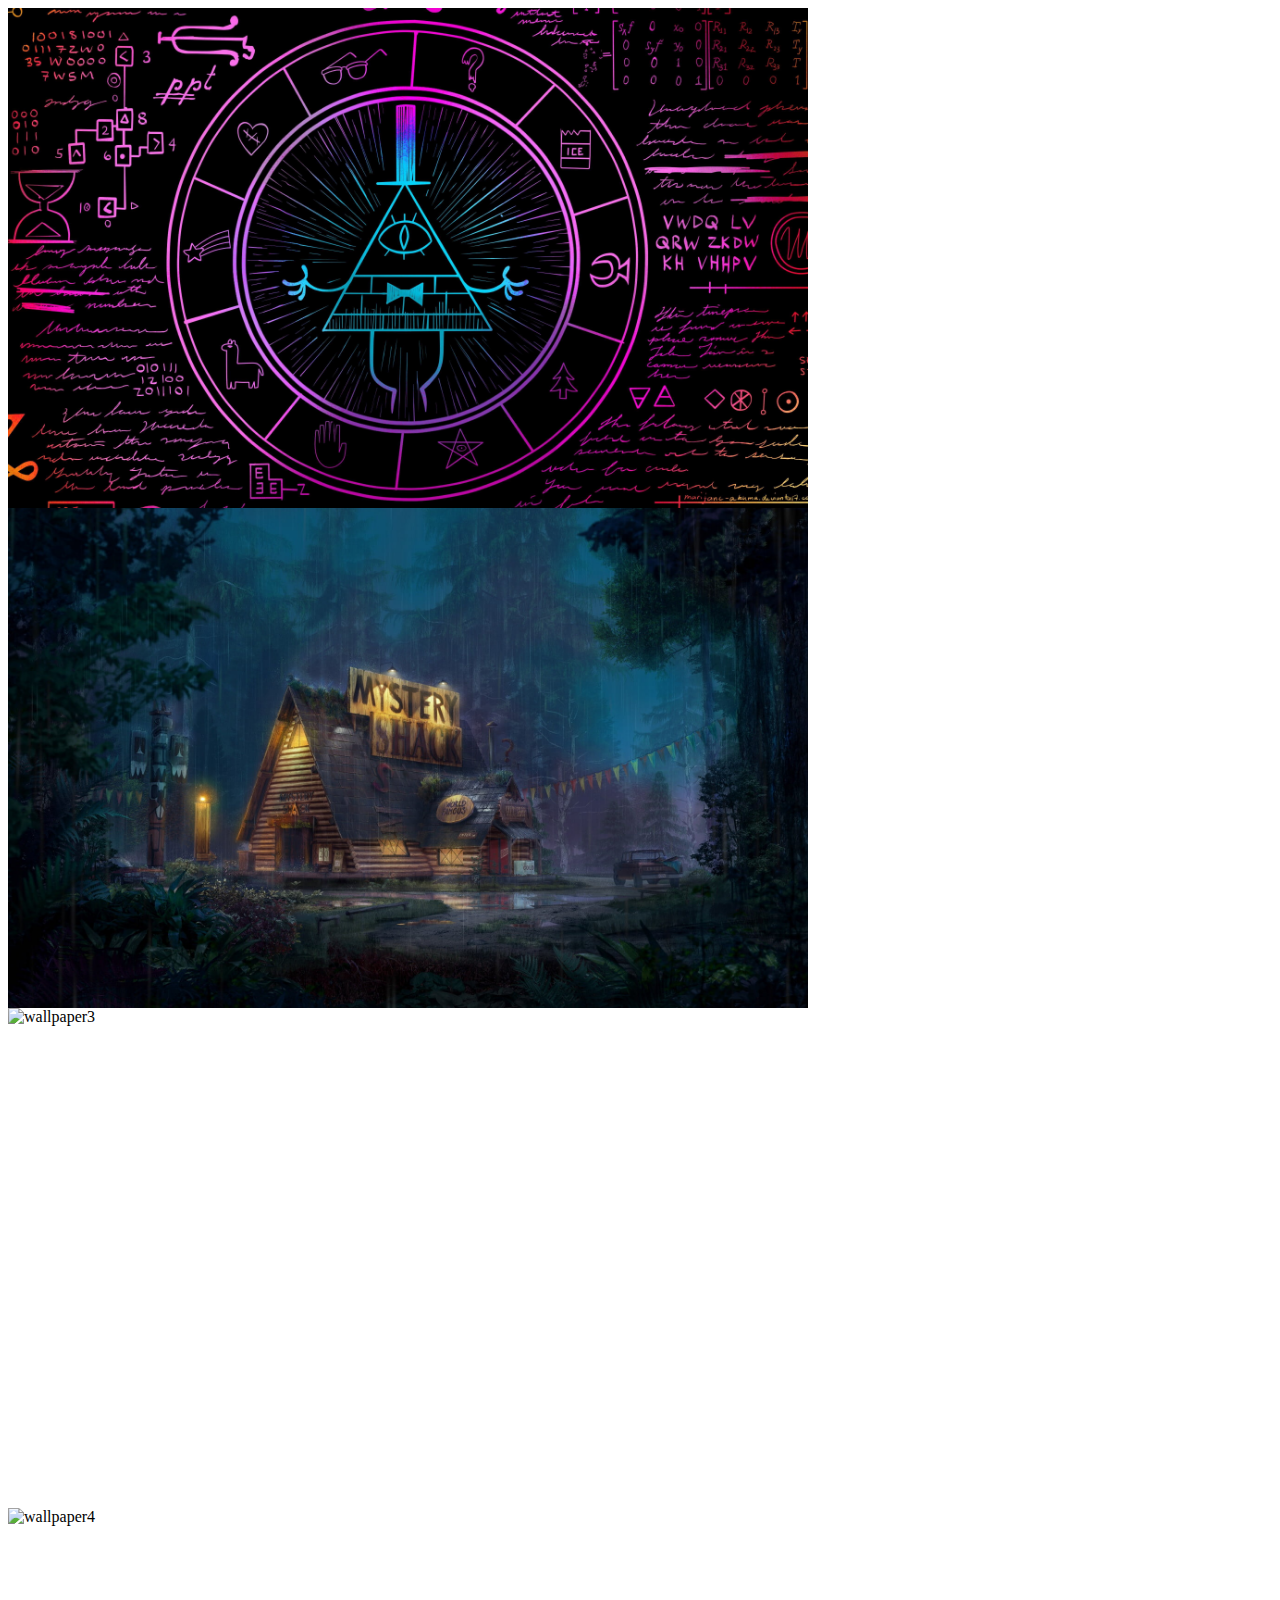
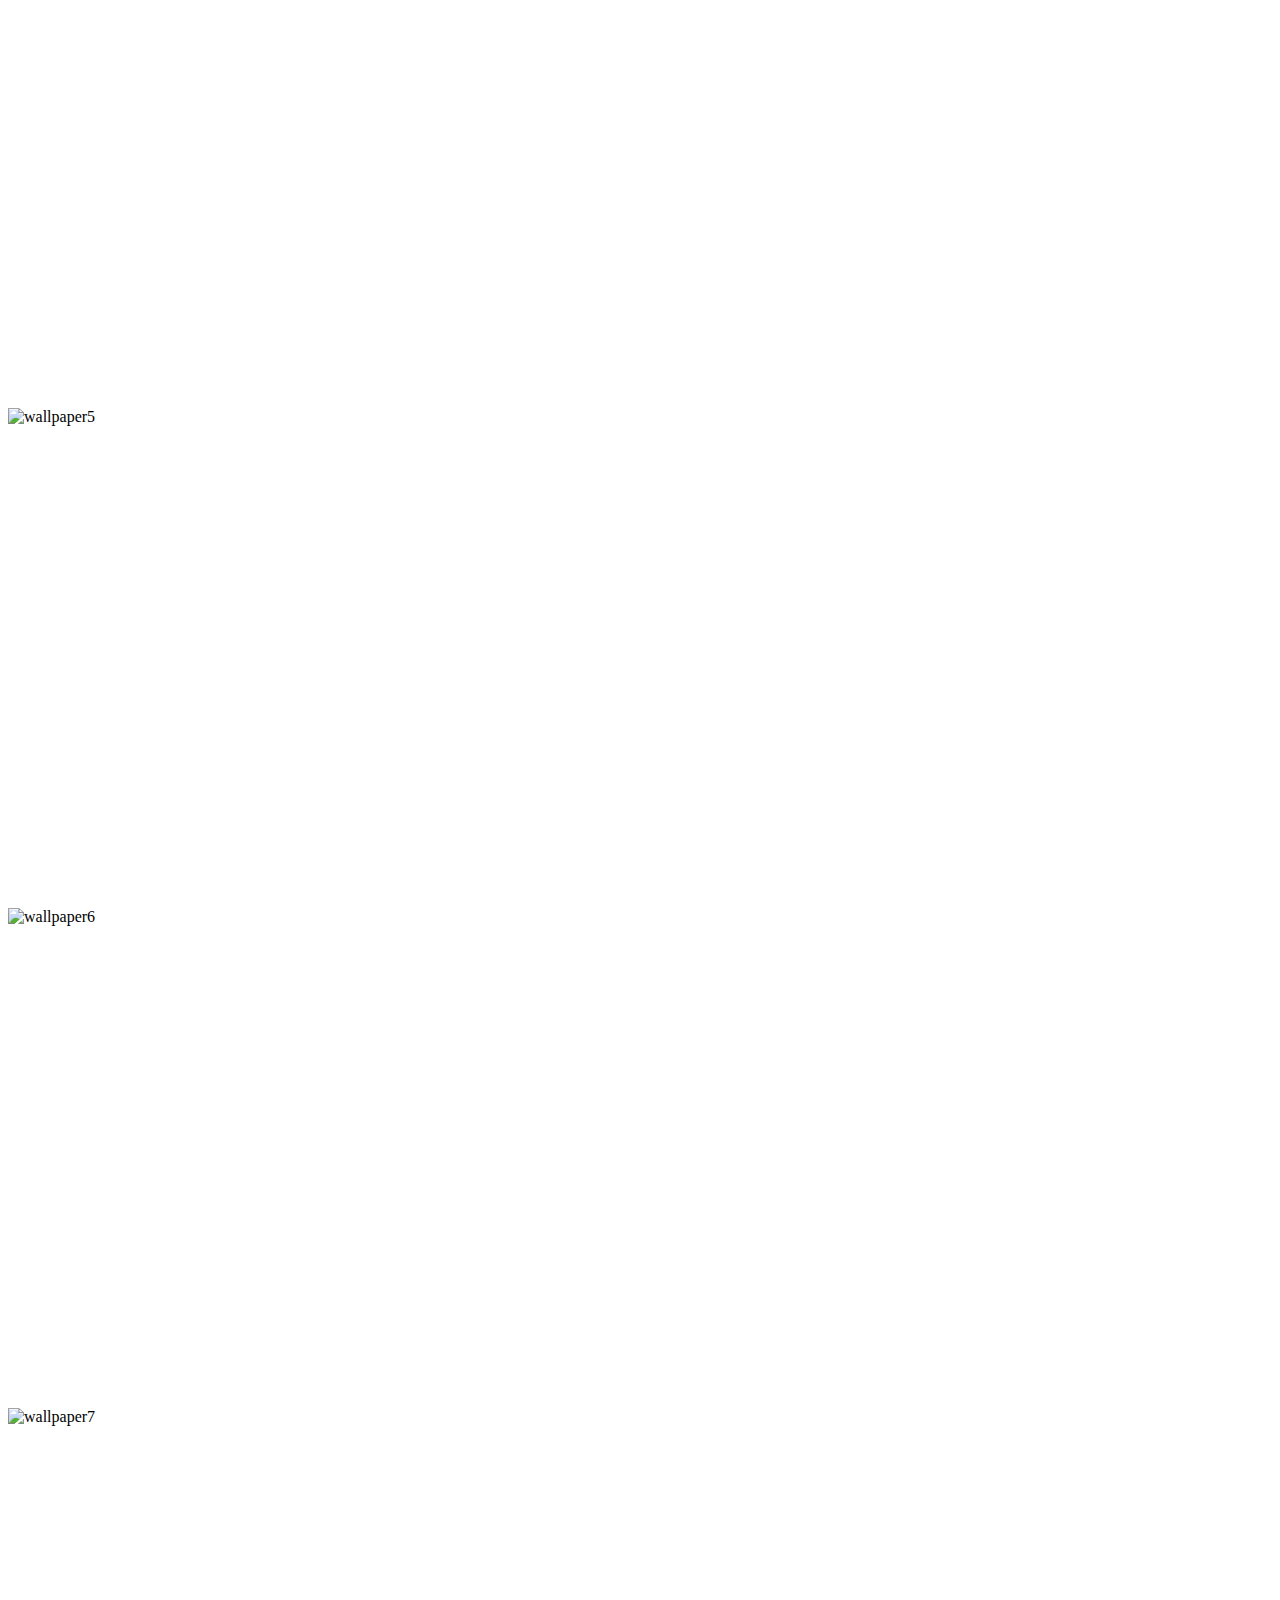
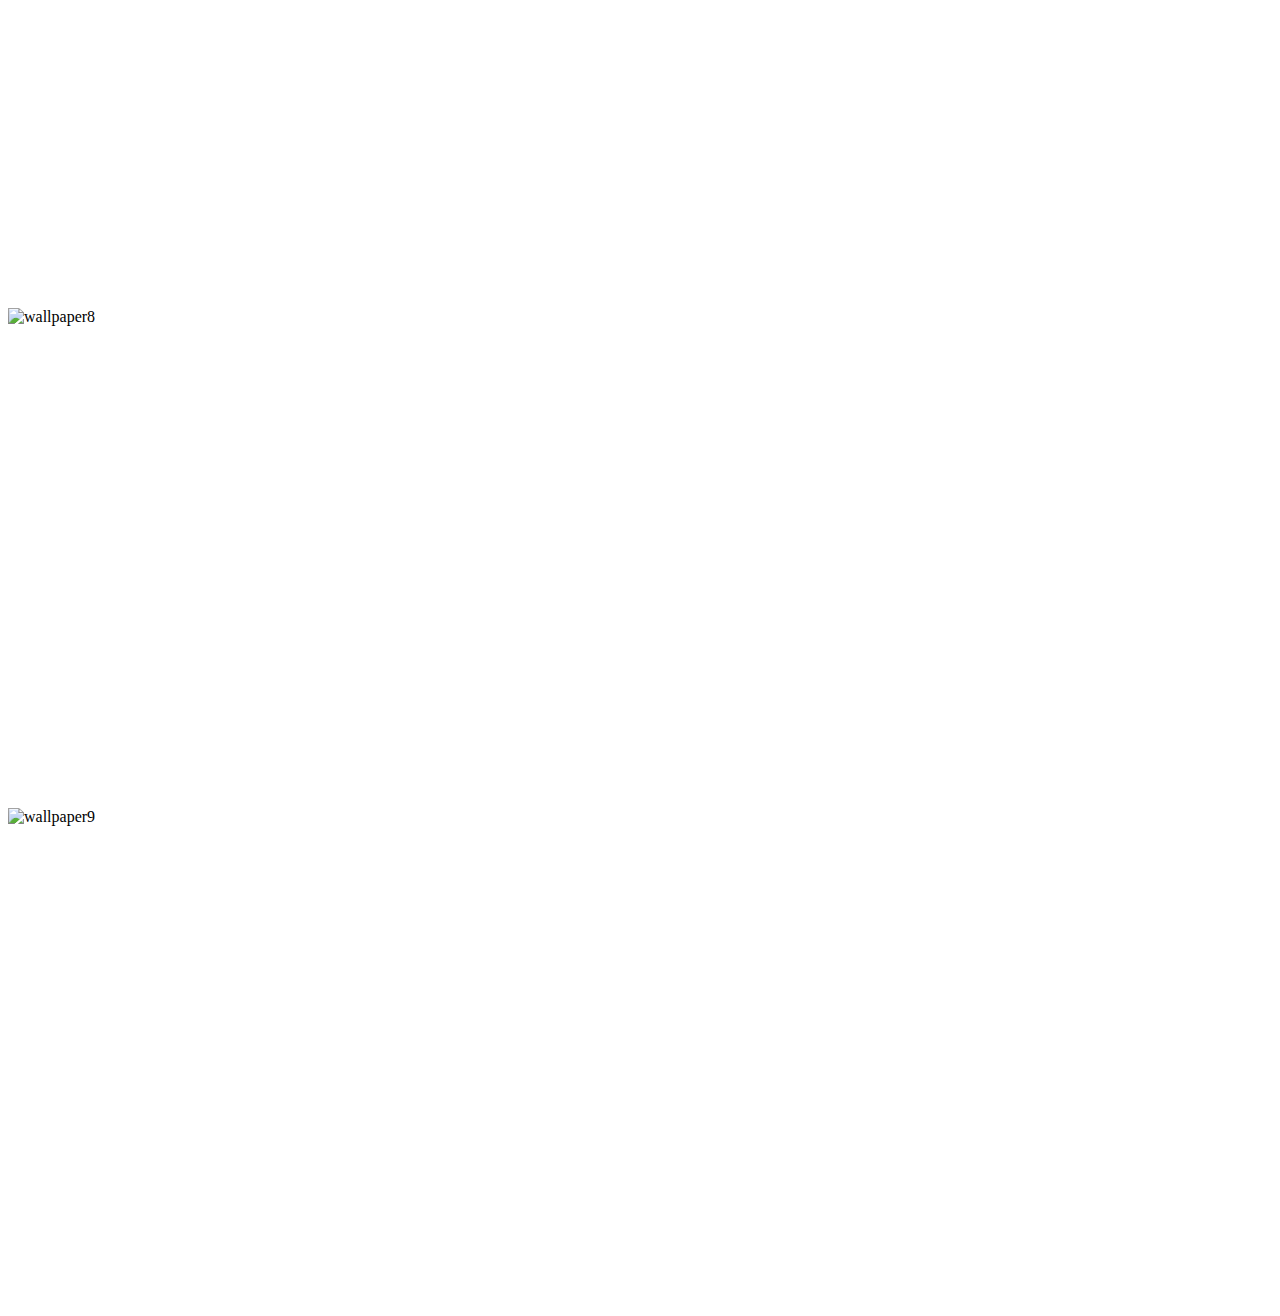
==== index.html @ 1f99402e "增強 SEO" ====
<!DOCTYPE html>
<html lang="en">

<head>
    <meta charset="UTF-8">
    <meta name="viewport" content="width=device-width, initial-scale=1.0">
    <title>Image Performance</title>
    <link rel="icon" type="image/x-icon" href="./images/performance.png">
    <meta name="description" content="新北市112學年度技術型高中Pro自主學習成果">
    <style>
        img {
            display: block;
            width: 800px;
            height: 500px;
            object-fit: cover;
        }

        @keyframes loading {
            from {
                opacity: 0;
            }

            to {
                opacity: 1;
            }
        }

        .loading {
            animation: loading 0.5s linear;
        }
    </style>
</head>

<body>
    <section>
        <div class="picture">
            <img loading="lazy" data-src="./images/1.jpg" class="img lazy" alt="wallpaper1">
        </div>
        <div class="picture">
            <img loading="lazy" data-src="./images/2.jpg" class="img lazy" alt="wallpaper2">
        </div>
        <div class="picture">
            <img loading="lazy" data-src="./images/3.jpg" class="img lazy" alt="wallpaper3">
        </div>
        <div class="picture">
            <img loading="lazy" data-src="./images/4.jpg" class="img lazy" alt="wallpaper4">
        </div>
        <div class="picture">
            <img loading="lazy" data-src="./images/5.jpg" class="img lazy" alt="wallpaper5">
        </div>
        <div class="picture">
            <img loading="lazy" data-src="./images/6.jpg" class="img lazy" alt="wallpaper6">
        </div>
        <div class="picture">
            <img loading="lazy" data-src="./images/7.jpg" class="img lazy" alt="wallpaper7">
        </div>
        <div class="picture">
            <img loading="lazy" data-src="./images/8.jpg" class="img lazy" alt="wallpaper8">
        </div>
        <div class="picture">
            <img loading="lazy" data-src="./images/9.jpg" class="img lazy" alt="wallpaper9">
        </div>
    </section>

    <script>
        function onEnterView(entries, observer) {
            for (const entry of entries) {
                if (entry.isIntersecting) {
                    const img = entry.target;
                    img.classList.add('loading')
                    img.setAttribute('src', img.dataset.src);
                    observer.unobserve(img);
                }
            }
        }
        const watcher = new IntersectionObserver(onEnterView);
        const lazyImages = document.querySelectorAll('img.lazy');
        for (const image of lazyImages) {
            watcher.observe(image);
        }
    </script>
</body>

</html>
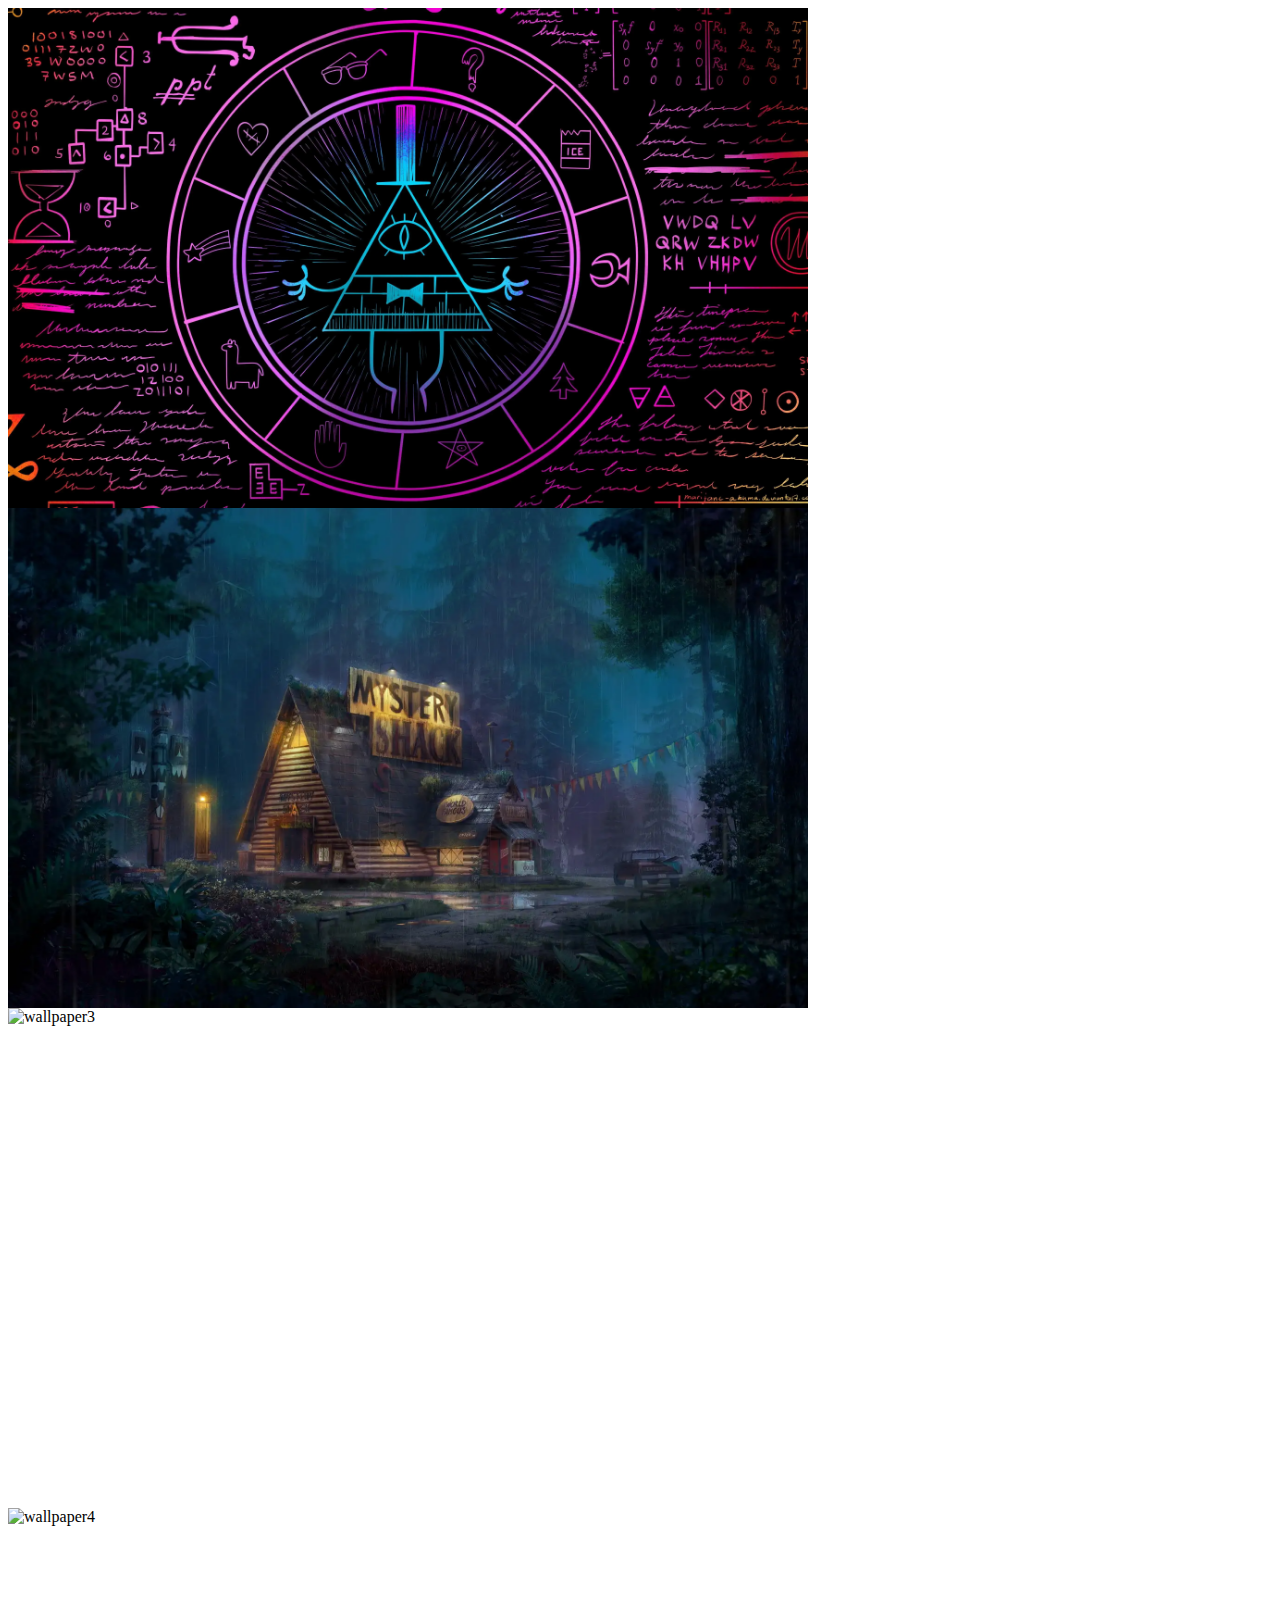
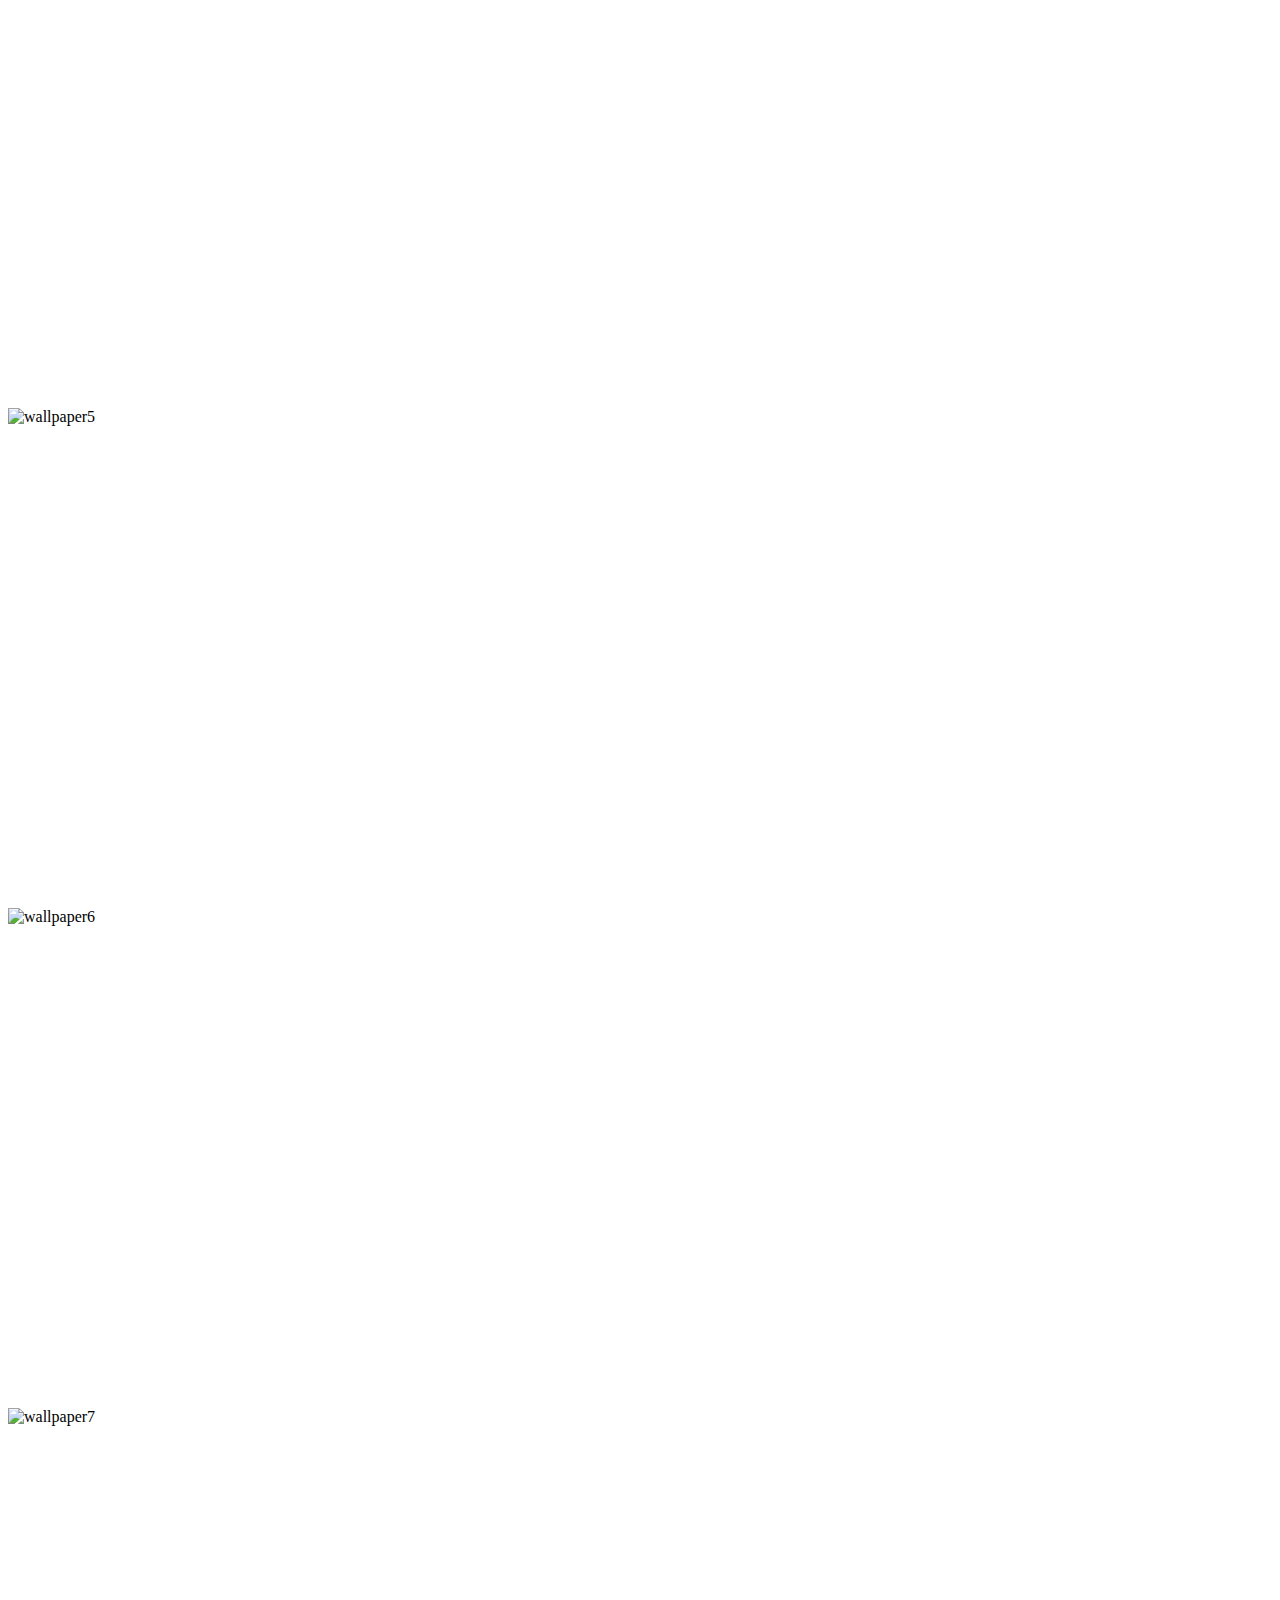
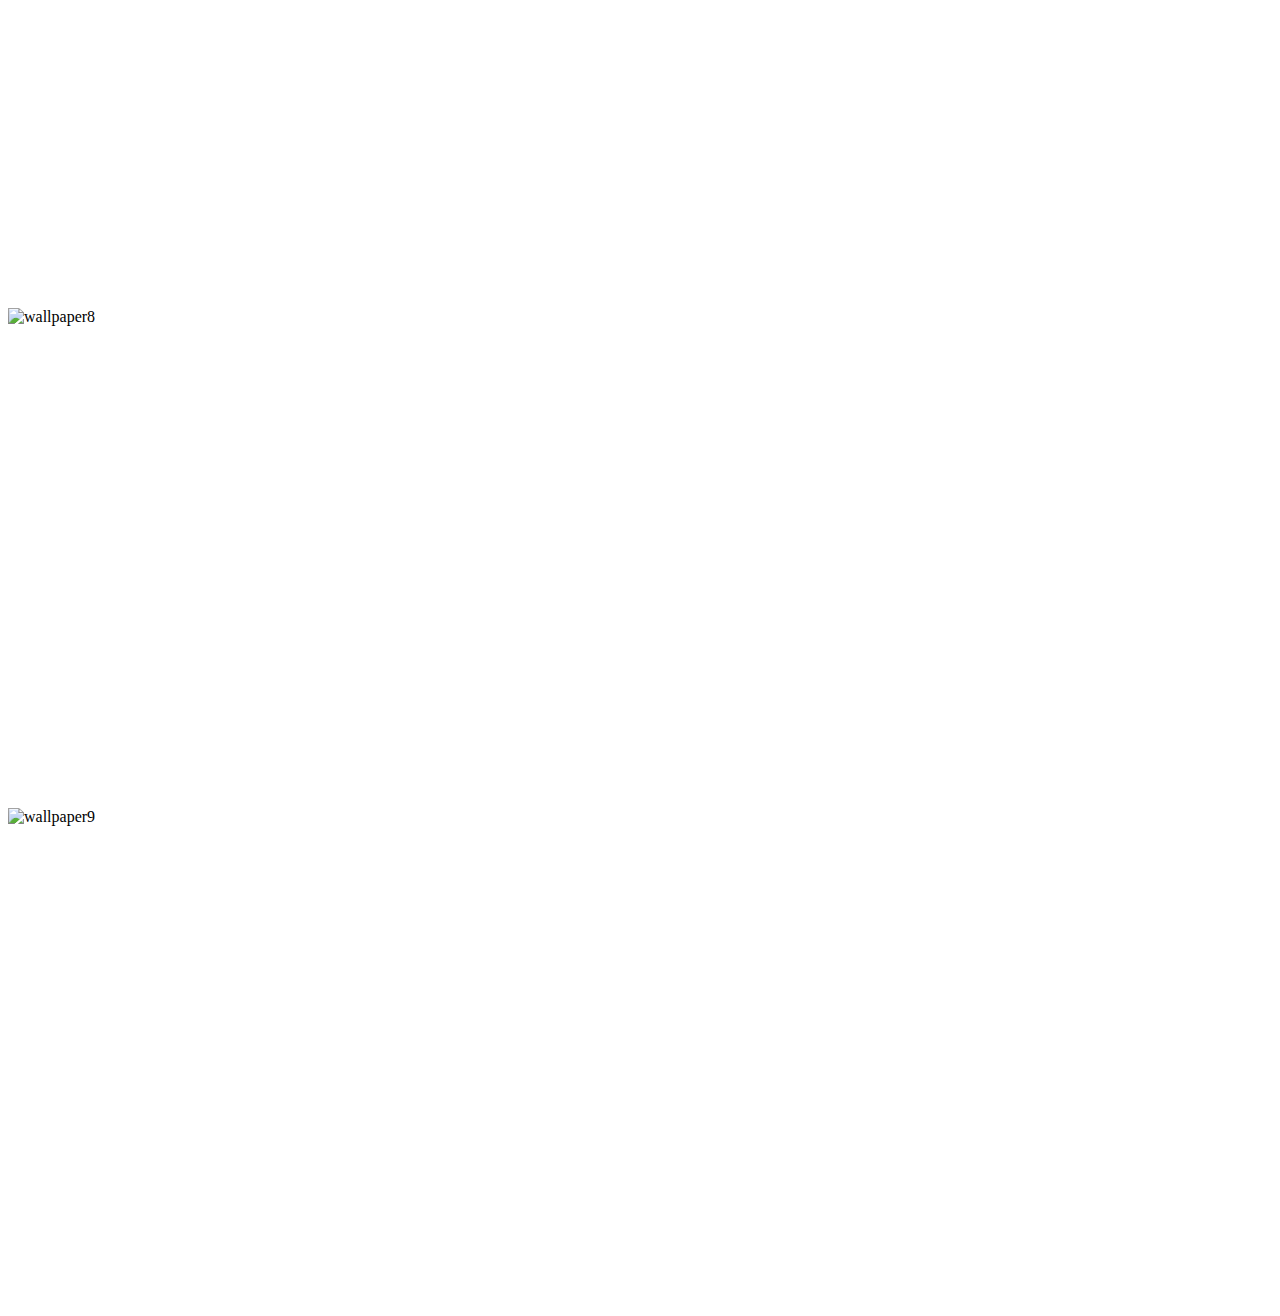
==== commit 4391461a: "轉換圖片格式至webp" ====
--- a/index.html
+++ b/index.html
@@ -34,31 +34,31 @@
 <body>
     <section>
         <div class="picture">
-            <img loading="lazy" data-src="./images/1.jpg" class="img lazy" alt="wallpaper1">
+            <img loading="lazy" data-src="./images/1.webp" class="img lazy" alt="wallpaper1">
         </div>
         <div class="picture">
-            <img loading="lazy" data-src="./images/2.jpg" class="img lazy" alt="wallpaper2">
+            <img loading="lazy" data-src="./images/2.webp" class="img lazy" alt="wallpaper2">
         </div>
         <div class="picture">
-            <img loading="lazy" data-src="./images/3.jpg" class="img lazy" alt="wallpaper3">
+            <img loading="lazy" data-src="./images/3.webp" class="img lazy" alt="wallpaper3">
         </div>
         <div class="picture">
-            <img loading="lazy" data-src="./images/4.jpg" class="img lazy" alt="wallpaper4">
+            <img loading="lazy" data-src="./images/4.webp" class="img lazy" alt="wallpaper4">
         </div>
         <div class="picture">
-            <img loading="lazy" data-src="./images/5.jpg" class="img lazy" alt="wallpaper5">
+            <img loading="lazy" data-src="./images/5.webp" class="img lazy" alt="wallpaper5">
         </div>
         <div class="picture">
-            <img loading="lazy" data-src="./images/6.jpg" class="img lazy" alt="wallpaper6">
+            <img loading="lazy" data-src="./images/6.webp" class="img lazy" alt="wallpaper6">
         </div>
         <div class="picture">
-            <img loading="lazy" data-src="./images/7.jpg" class="img lazy" alt="wallpaper7">
+            <img loading="lazy" data-src="./images/7.webp" class="img lazy" alt="wallpaper7">
         </div>
         <div class="picture">
-            <img loading="lazy" data-src="./images/8.jpg" class="img lazy" alt="wallpaper8">
+            <img loading="lazy" data-src="./images/8.webp" class="img lazy" alt="wallpaper8">
         </div>
         <div class="picture">
-            <img loading="lazy" data-src="./images/9.jpg" class="img lazy" alt="wallpaper9">
+            <img loading="lazy" data-src="./images/9.webp" class="img lazy" alt="wallpaper9">
         </div>
     </section>
 
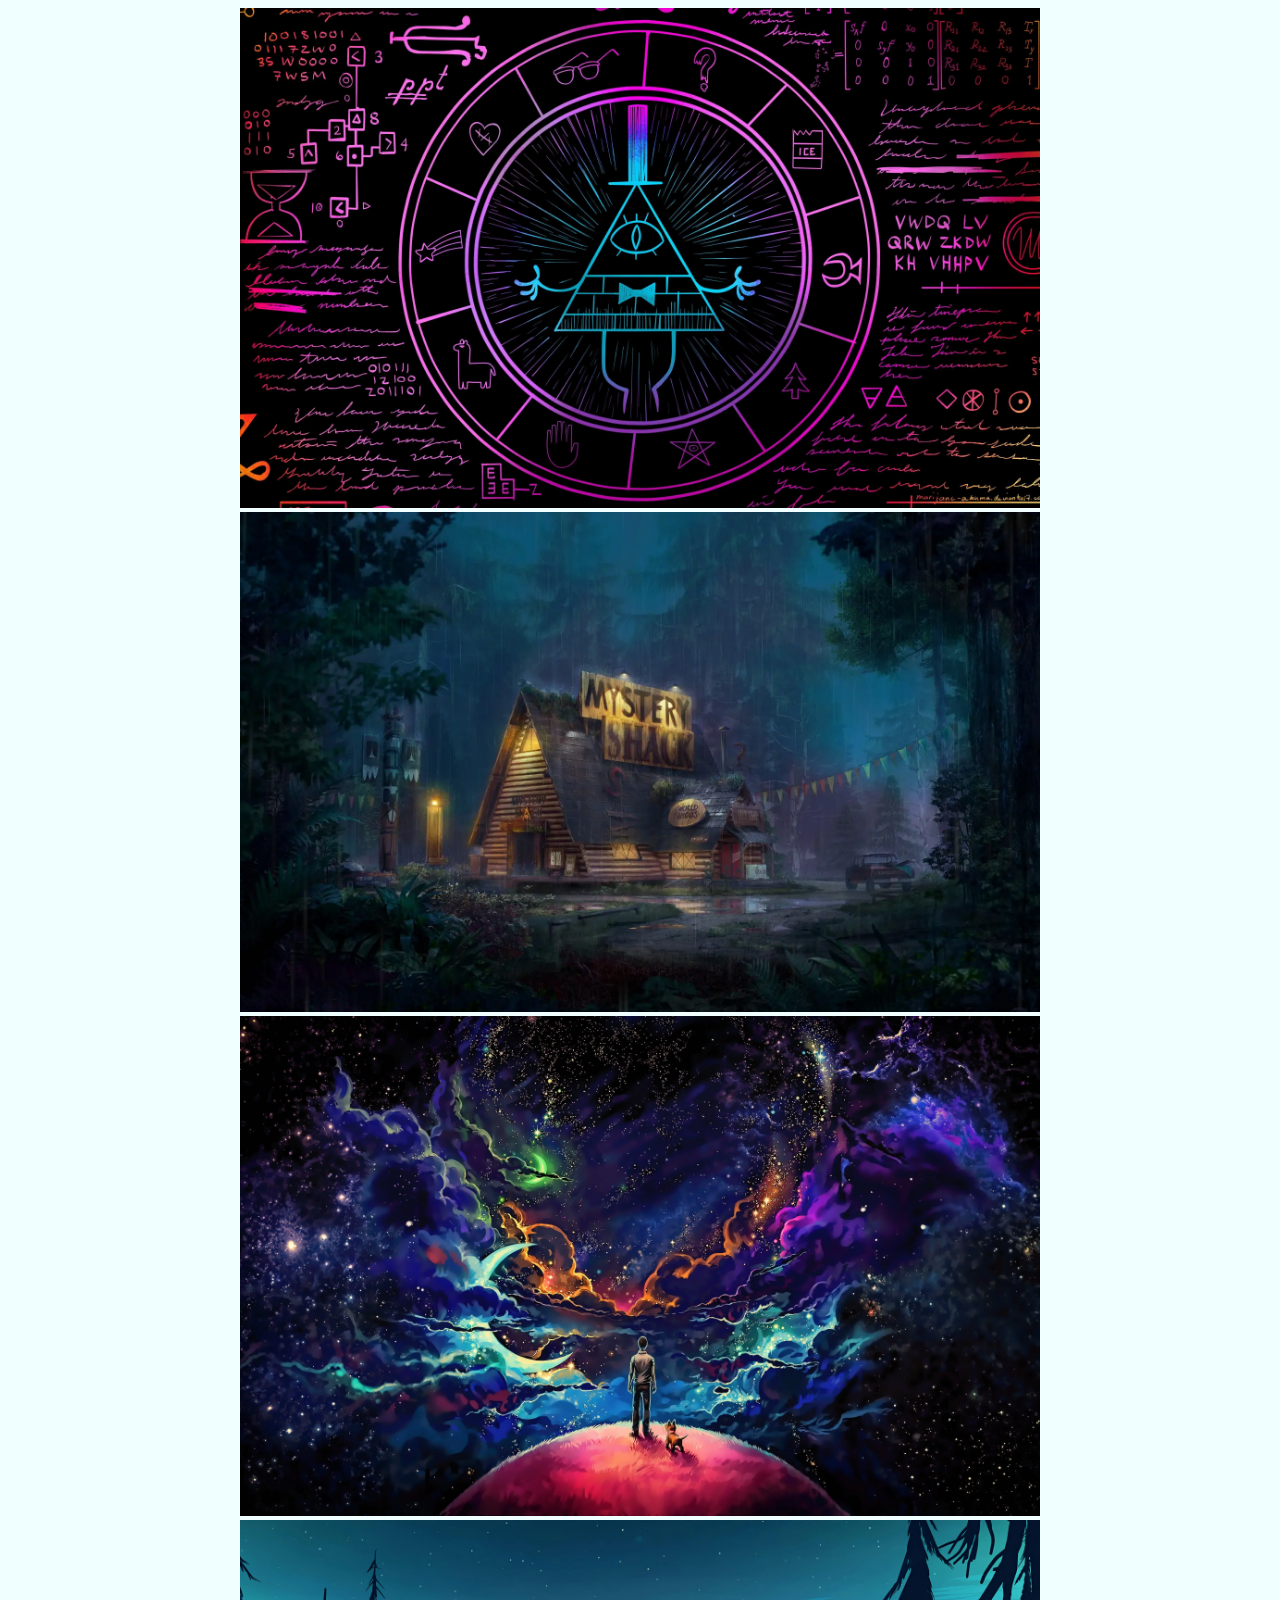
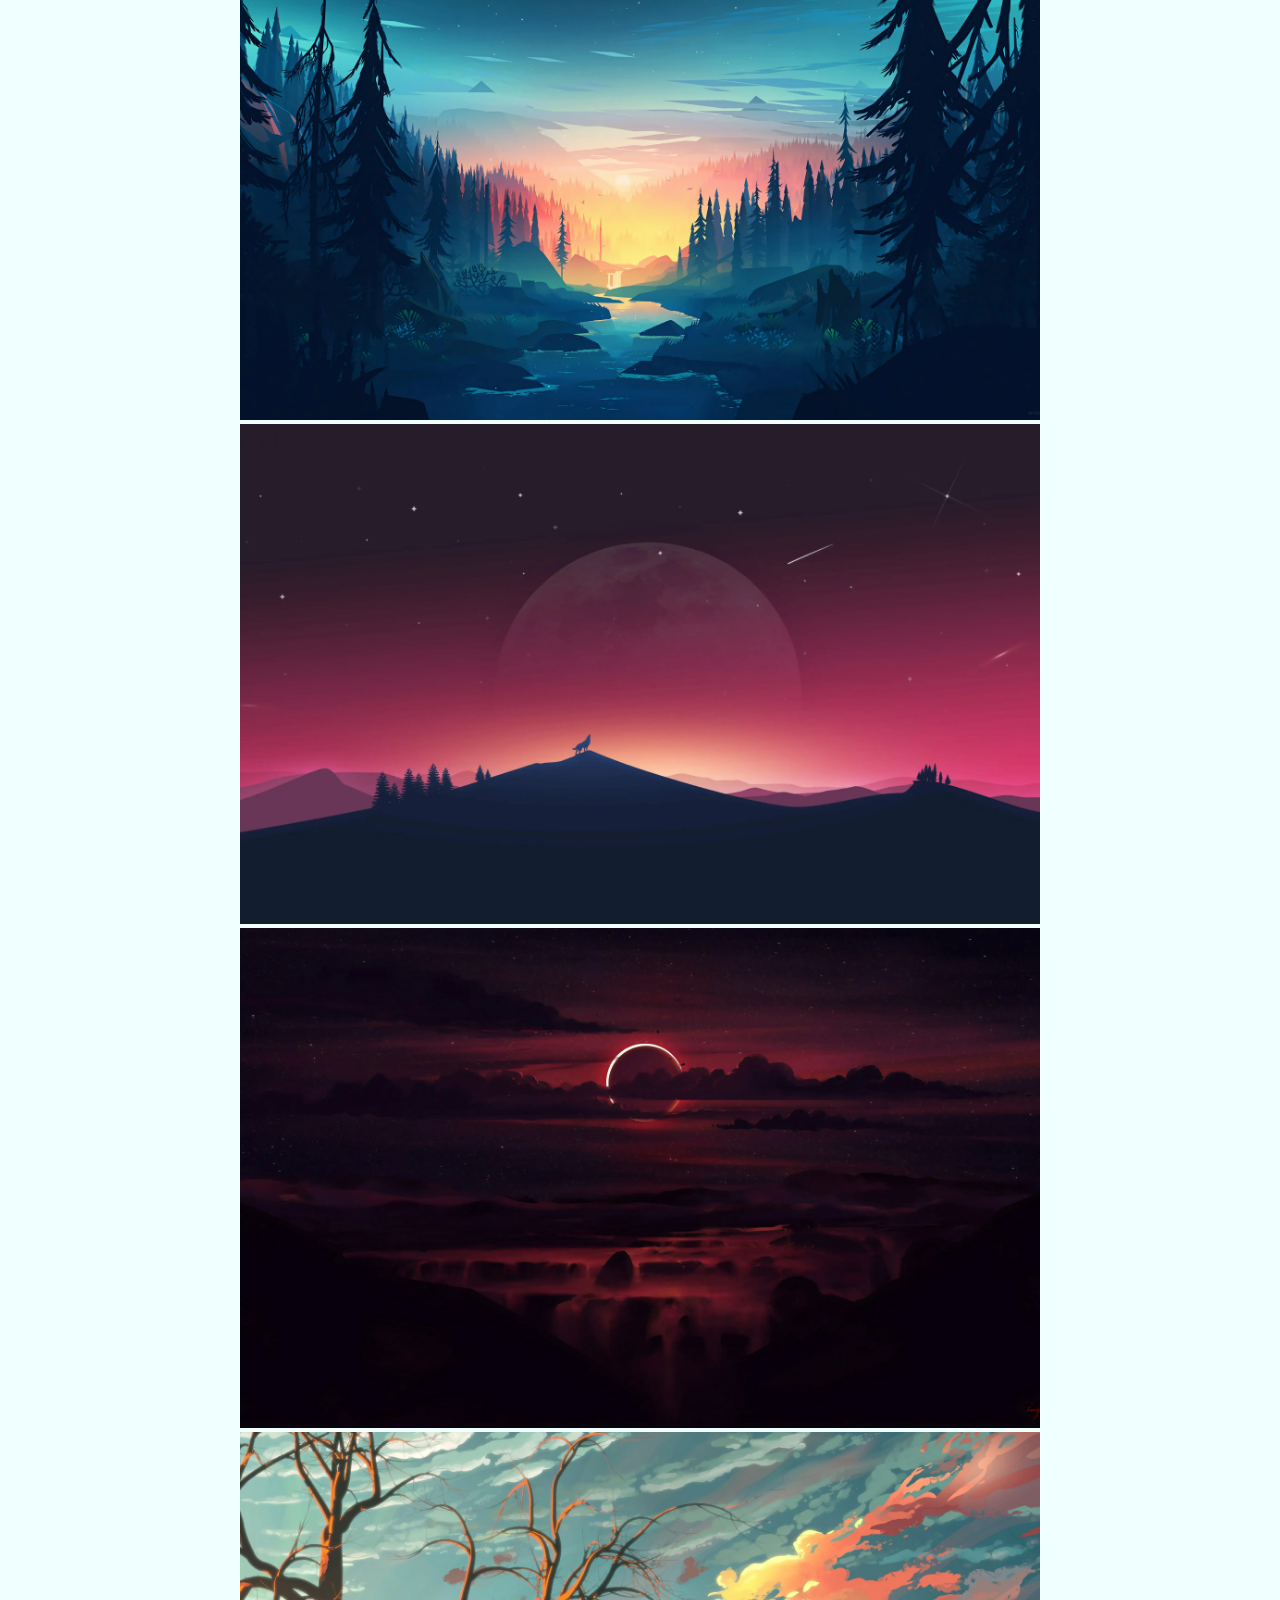
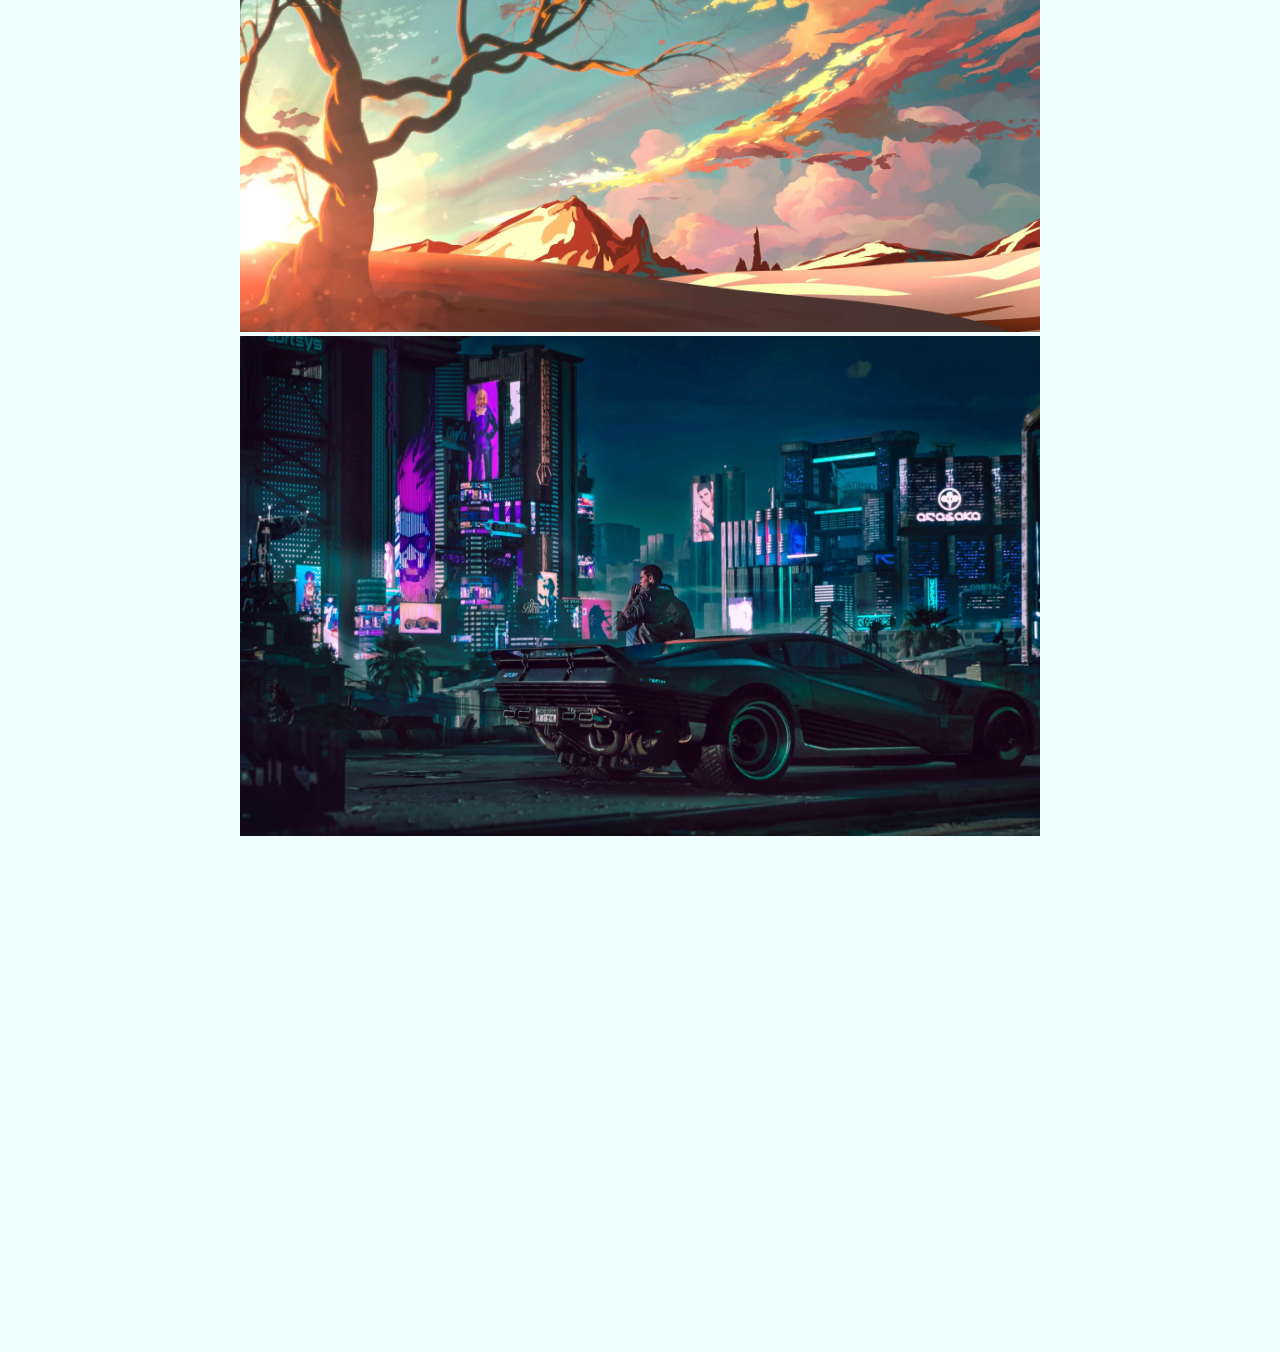
==== commit 8b9b0108: "刪除多於程式" ====
--- a/index.html
+++ b/index.html
@@ -8,8 +8,14 @@
     <link rel="icon" type="image/x-icon" href="./images/performance.png">
     <meta name="description" content="新北市112學年度技術型高中Pro自主學習成果">
     <style>
+        body{
+            background-color: azure;
+            display: flex;
+            justify-content: center;
+            align-items: center;
+            flex-flow: column wrap;
+        }
         img {
-            display: block;
             width: 800px;
             height: 500px;
             object-fit: cover;
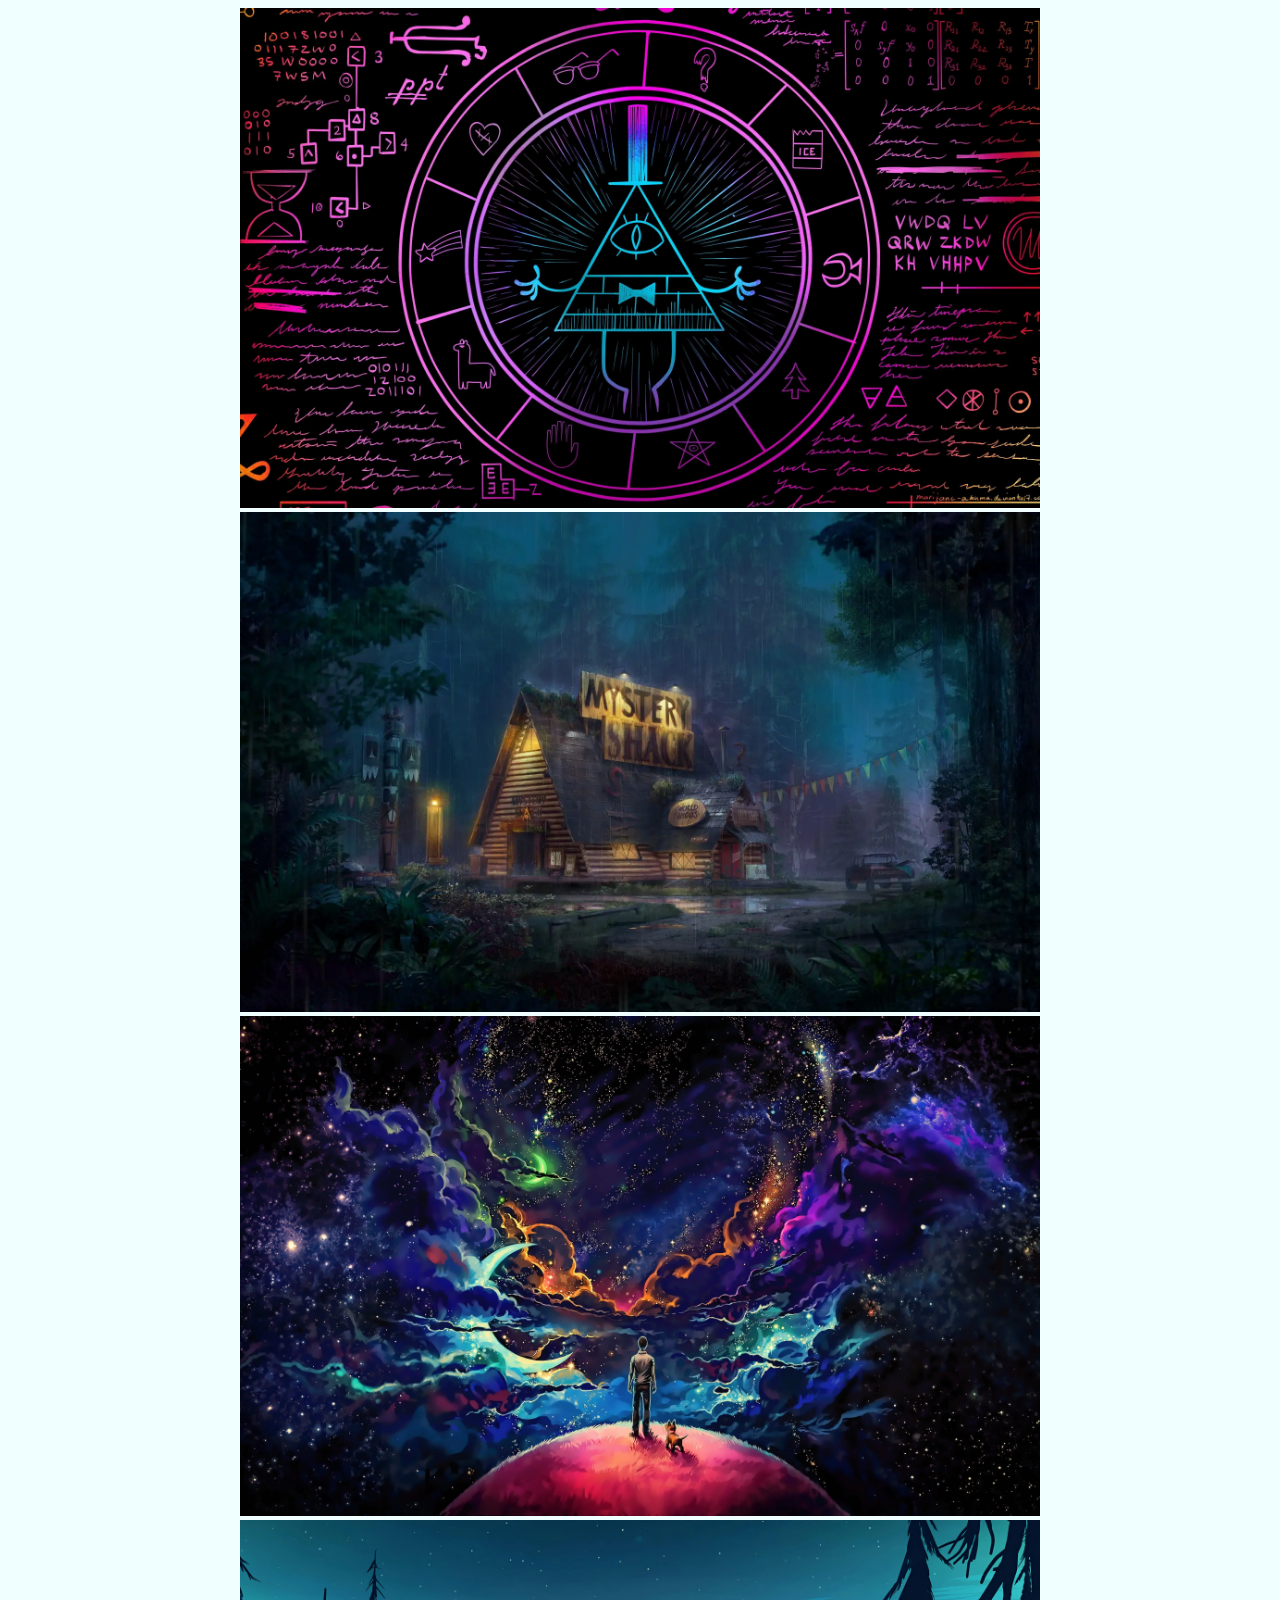
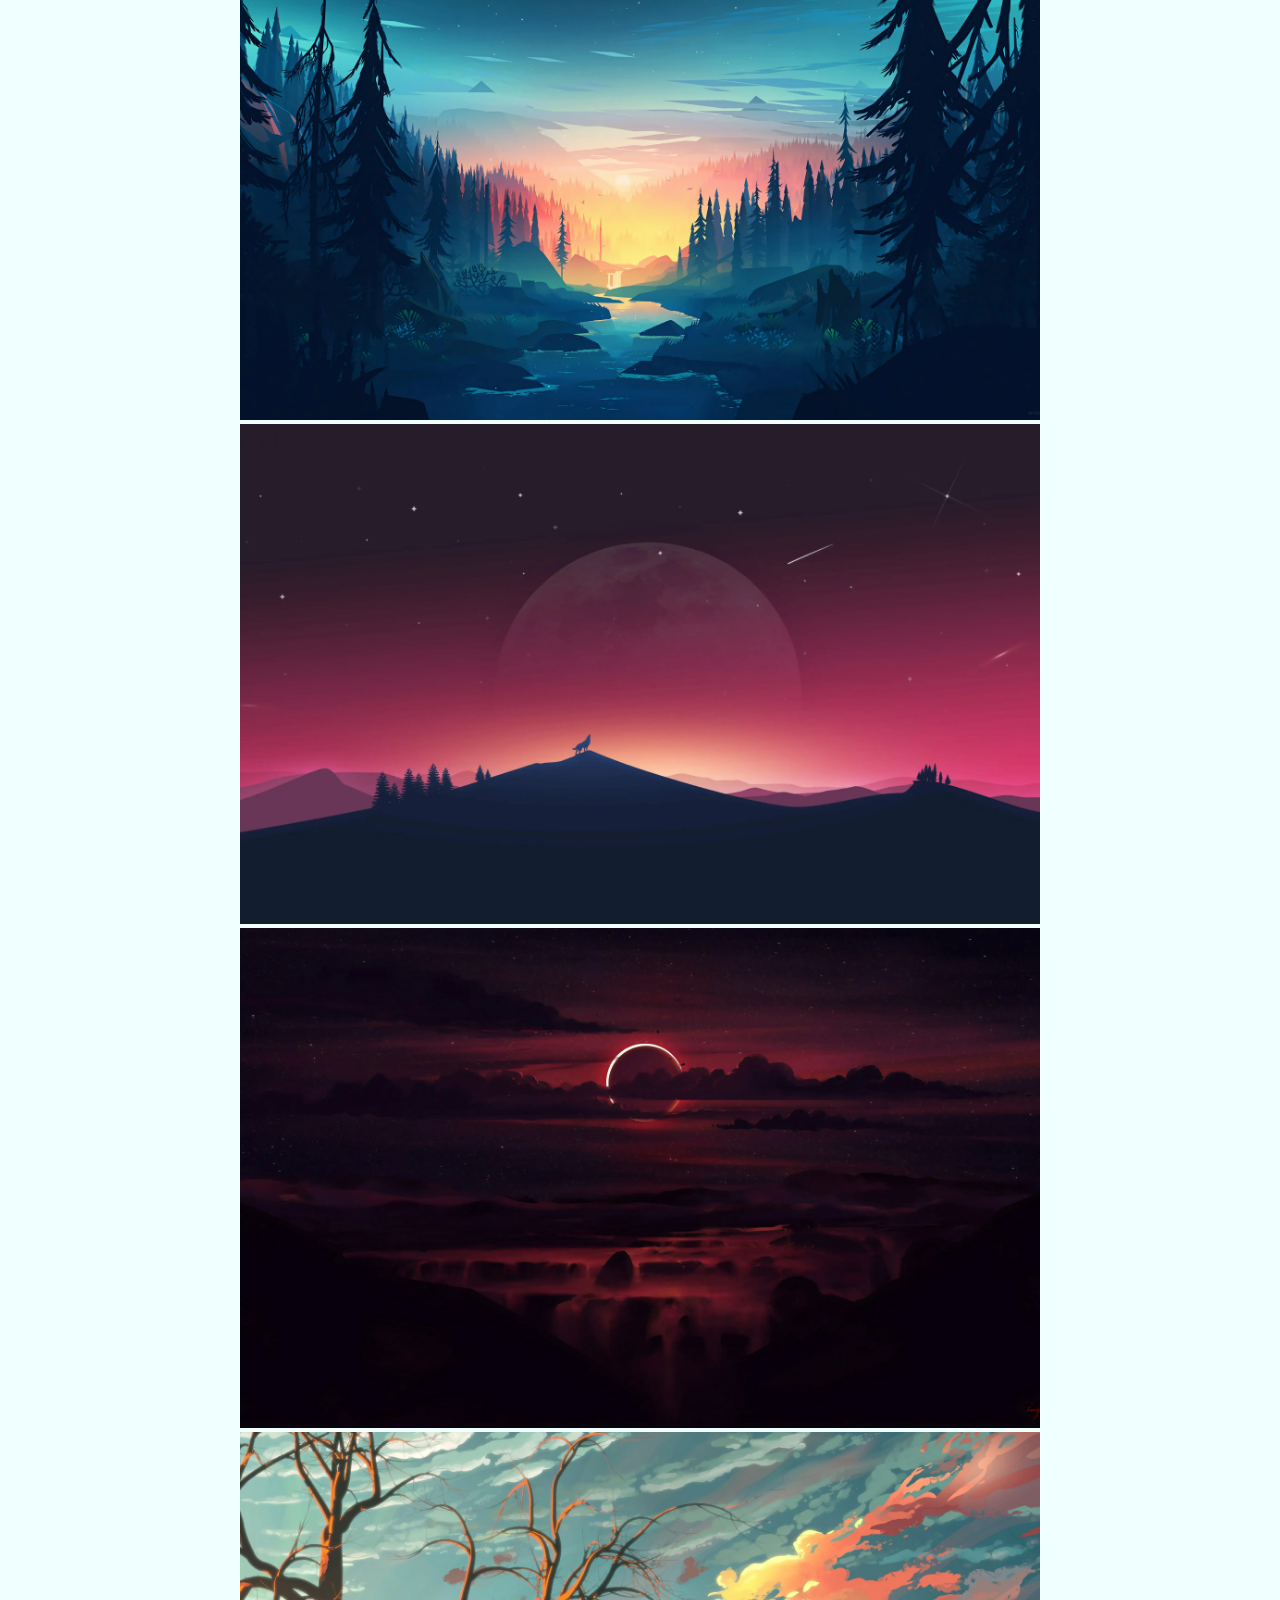
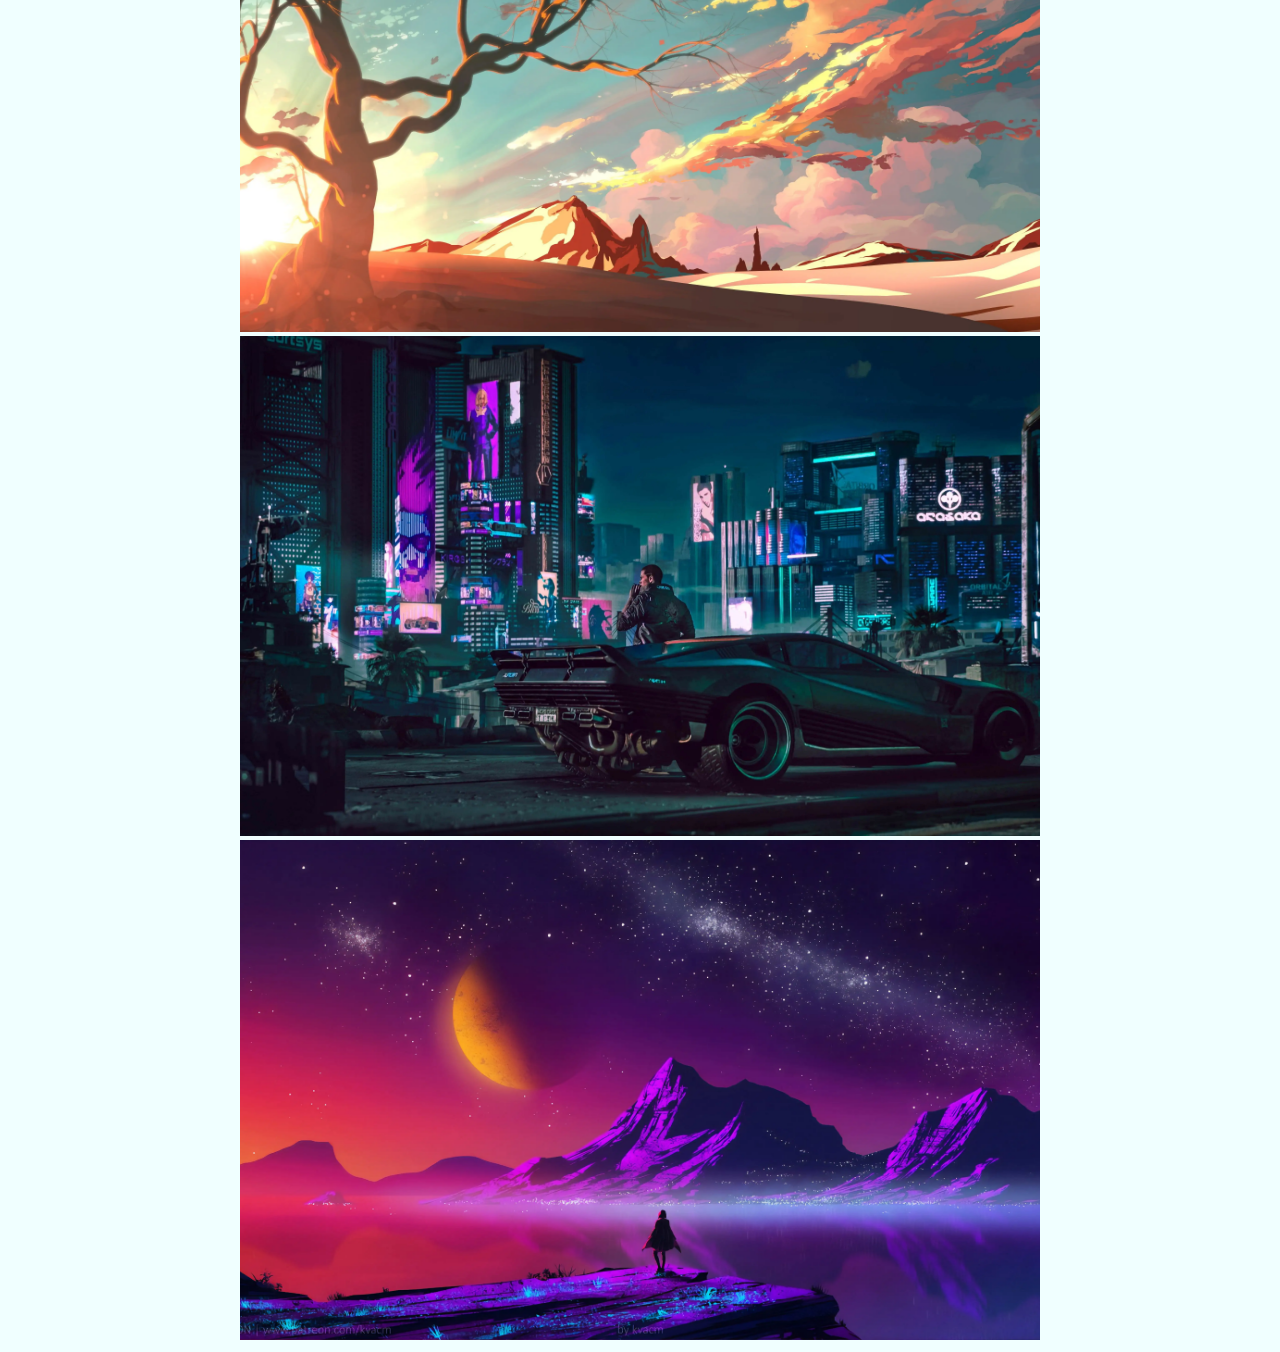
==== commit a08680d7: "效能測試" ====
--- a/index.html
+++ b/index.html
@@ -40,31 +40,31 @@
 <body>
     <section>
         <div class="picture">
-            <img loading="lazy" data-src="./images/1.webp" class="img lazy" alt="wallpaper1">
+            <img data-src="./images/1.webp" class="img lazy" alt="wallpaper1">
         </div>
         <div class="picture">
-            <img loading="lazy" data-src="./images/2.webp" class="img lazy" alt="wallpaper2">
+            <img data-src="./images/2.webp" class="img lazy" alt="wallpaper2">
         </div>
         <div class="picture">
-            <img loading="lazy" data-src="./images/3.webp" class="img lazy" alt="wallpaper3">
+            <img data-src="./images/3.webp" class="img lazy" alt="wallpaper3">
         </div>
         <div class="picture">
-            <img loading="lazy" data-src="./images/4.webp" class="img lazy" alt="wallpaper4">
+            <img data-src="./images/4.webp" class="img lazy" alt="wallpaper4">
         </div>
         <div class="picture">
-            <img loading="lazy" data-src="./images/5.webp" class="img lazy" alt="wallpaper5">
+            <img data-src="./images/5.webp" class="img lazy" alt="wallpaper5">
         </div>
         <div class="picture">
-            <img loading="lazy" data-src="./images/6.webp" class="img lazy" alt="wallpaper6">
+            <img data-src="./images/6.webp" class="img lazy" alt="wallpaper6">
         </div>
         <div class="picture">
-            <img loading="lazy" data-src="./images/7.webp" class="img lazy" alt="wallpaper7">
+            <img data-src="./images/7.webp" class="img lazy" alt="wallpaper7">
         </div>
         <div class="picture">
-            <img loading="lazy" data-src="./images/8.webp" class="img lazy" alt="wallpaper8">
+            <img data-src="./images/8.webp" class="img lazy" alt="wallpaper8">
         </div>
         <div class="picture">
-            <img loading="lazy" data-src="./images/9.webp" class="img lazy" alt="wallpaper9">
+            <img data-src="./images/9.webp" class="img lazy" alt="wallpaper9">
         </div>
     </section>
 
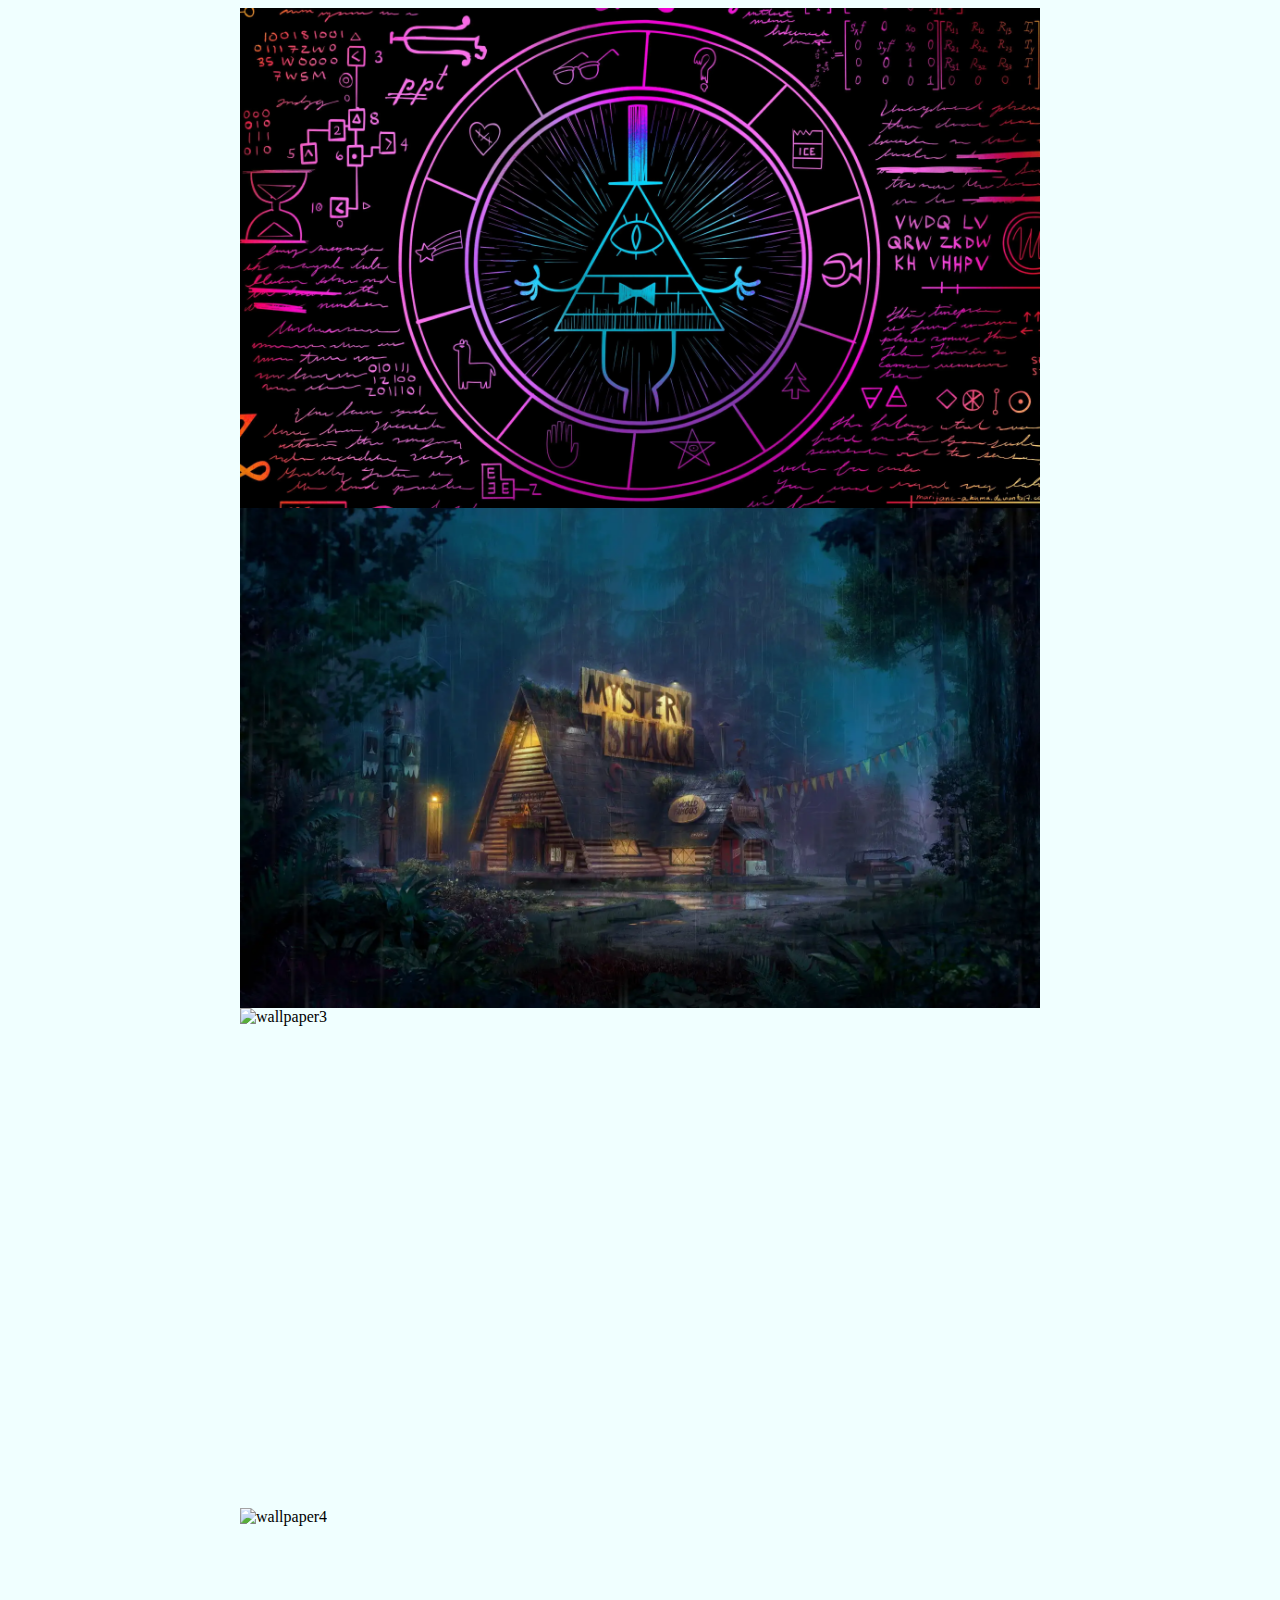
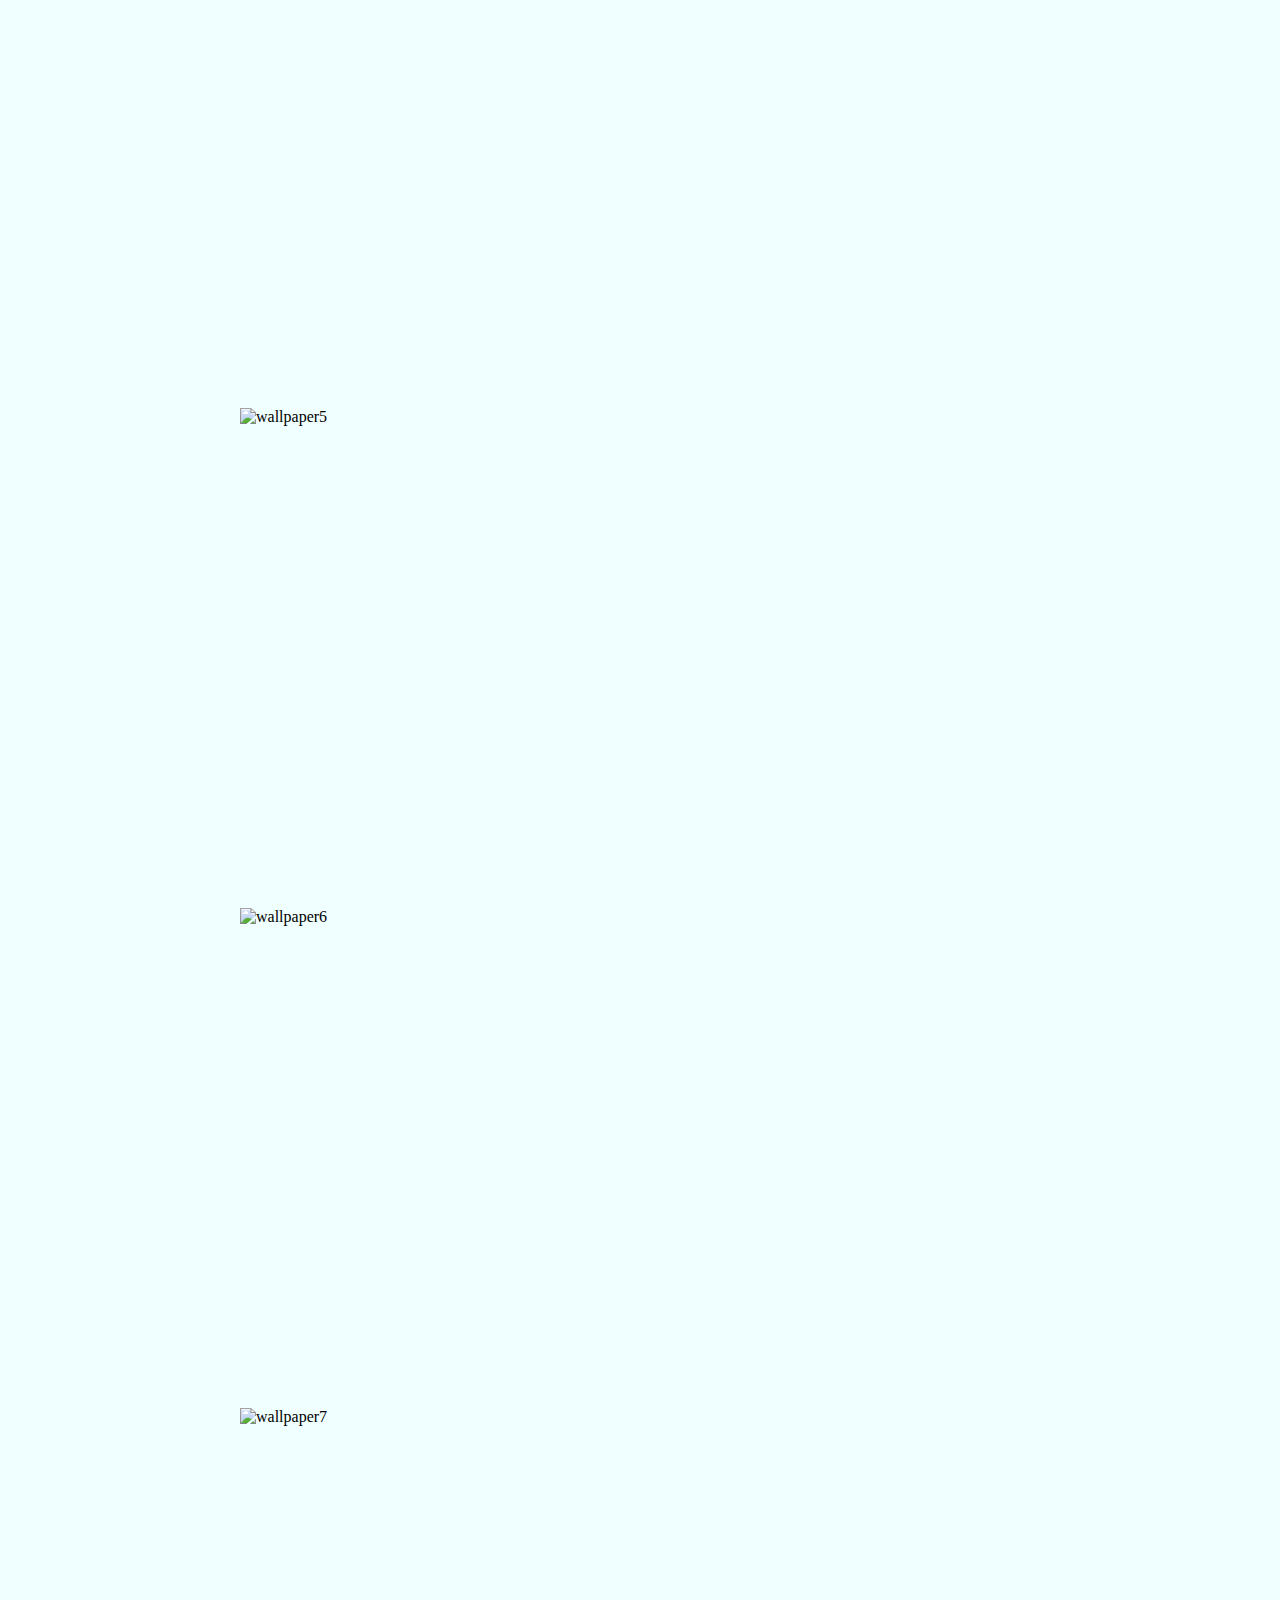
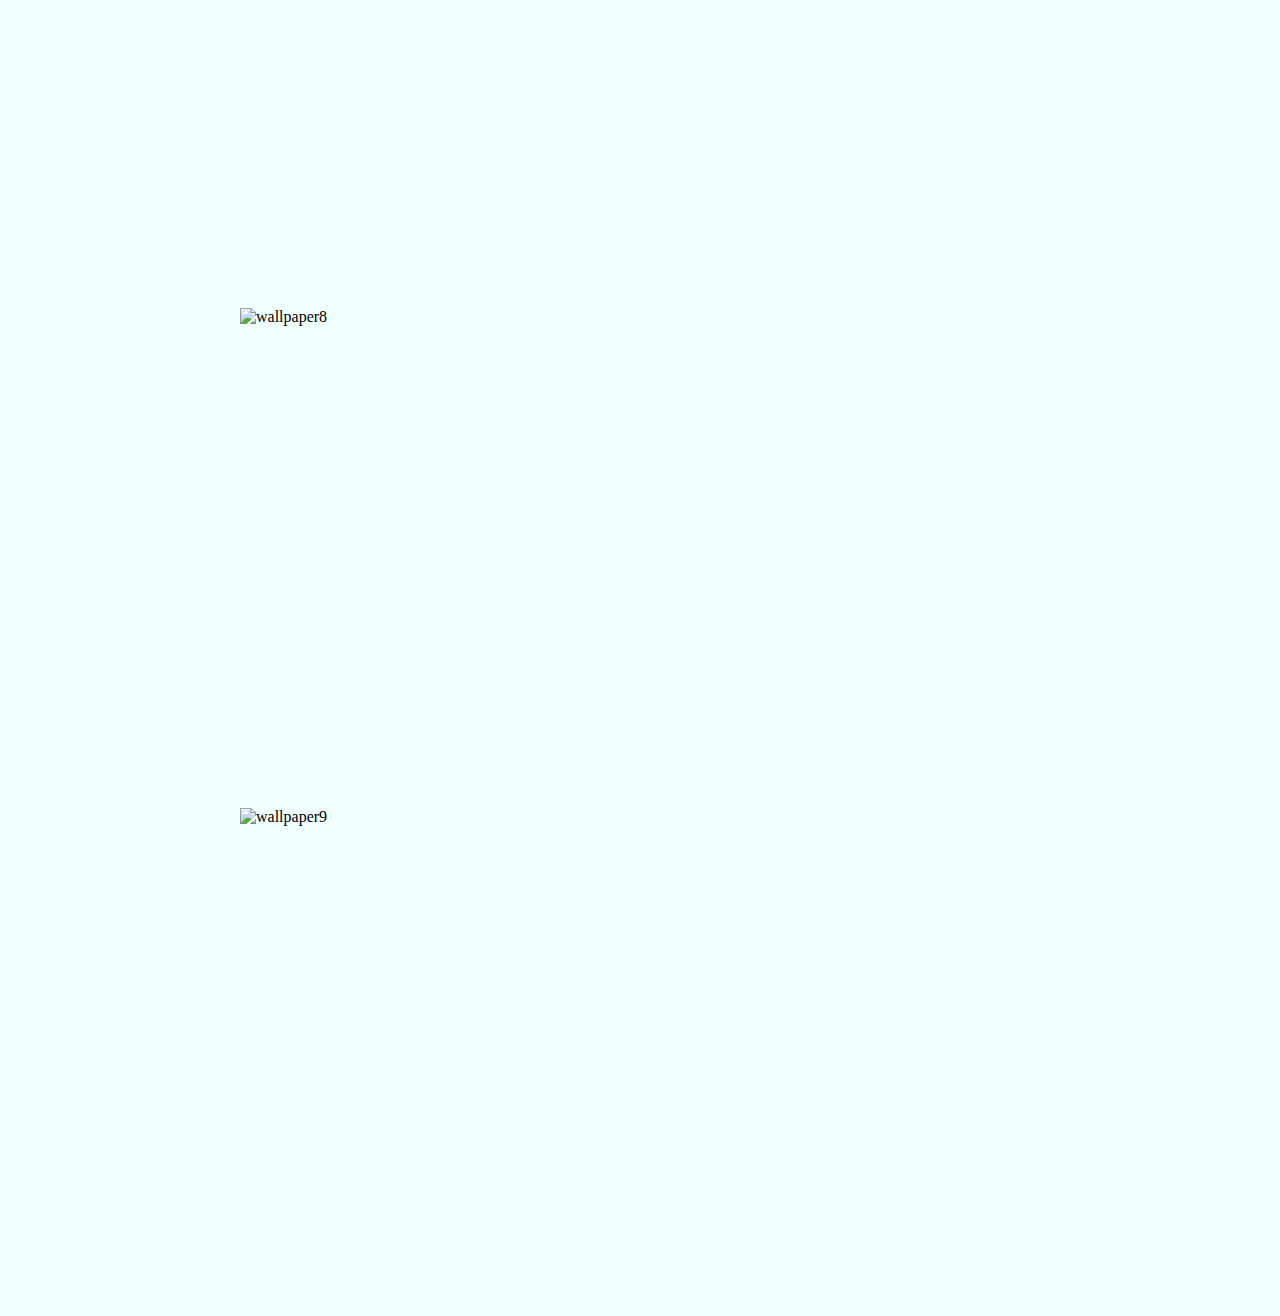
==== commit 51be2339: "給予預設高度" ====
--- a/index.html
+++ b/index.html
@@ -33,6 +33,10 @@
 
         .loading {
             animation: loading 0.5s linear;
+        }
+        
+        .picture{
+            height: 500px;
         }
     </style>
 </head>
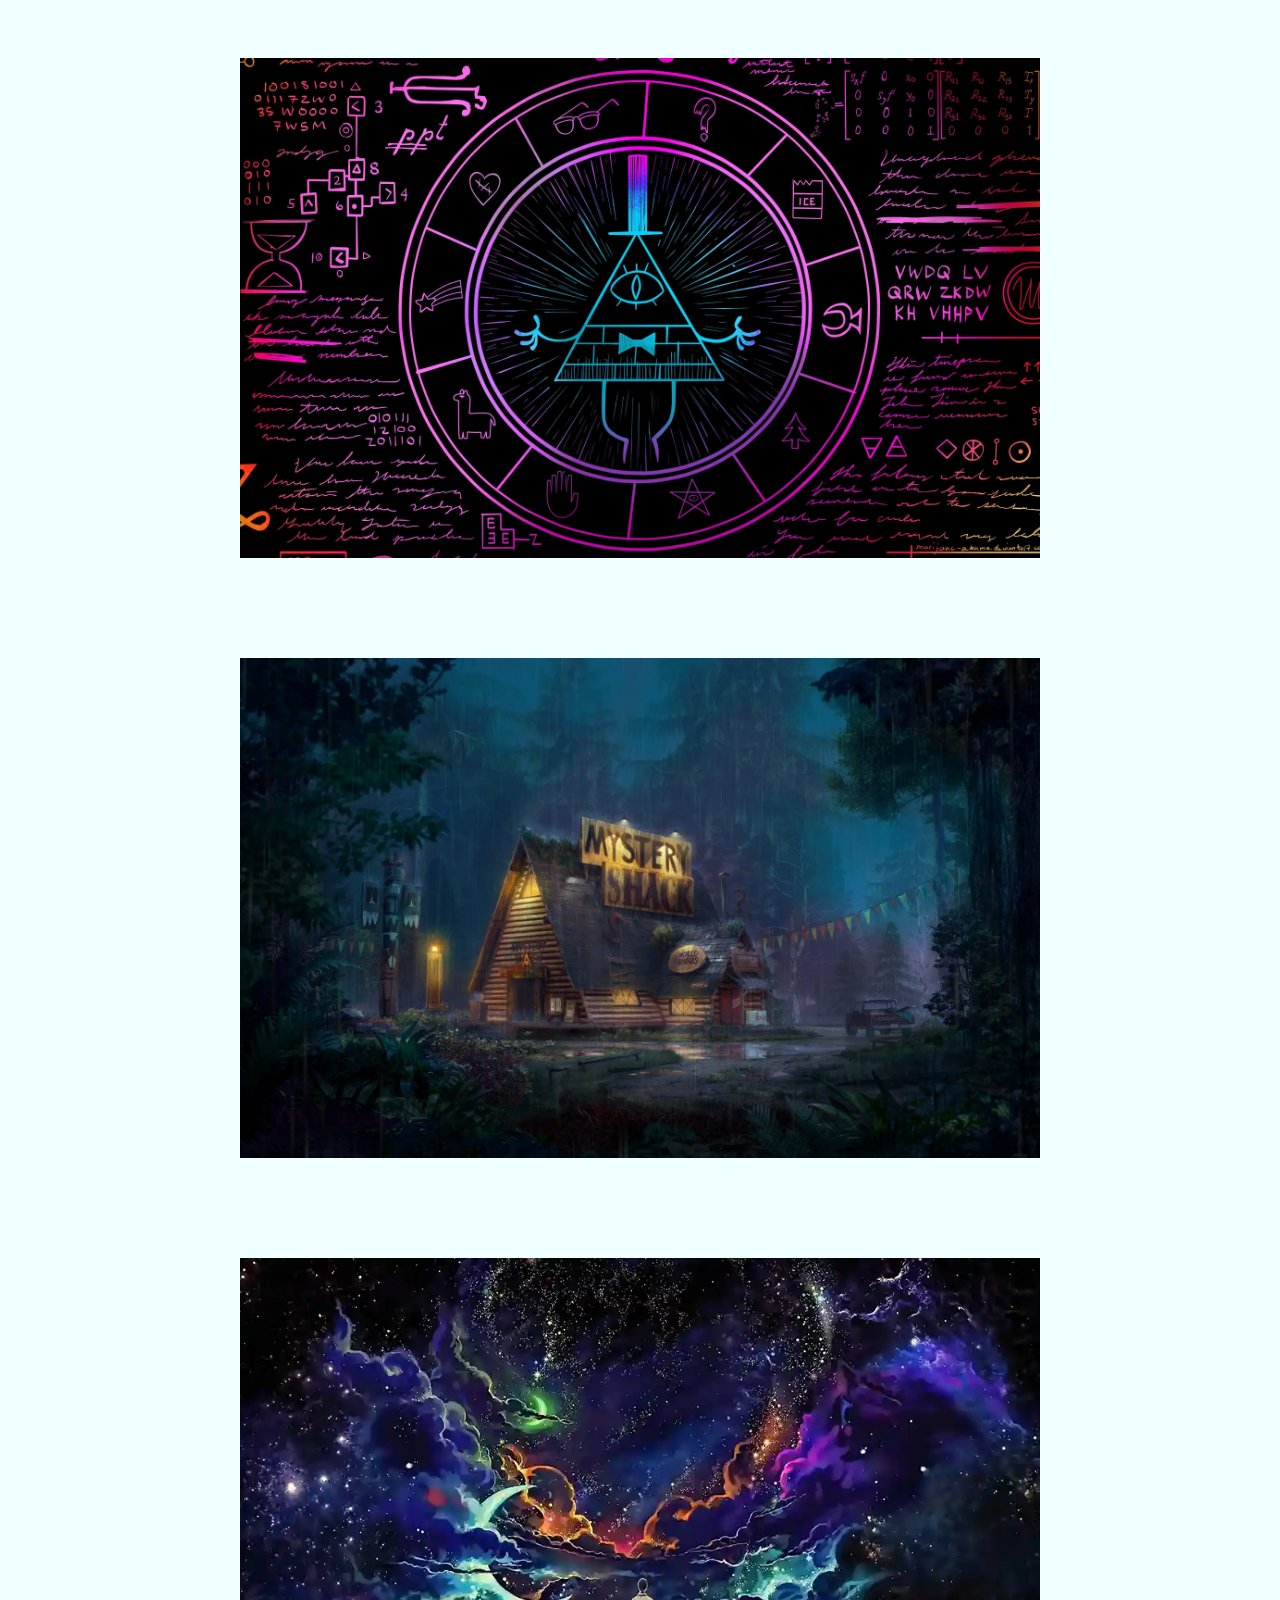
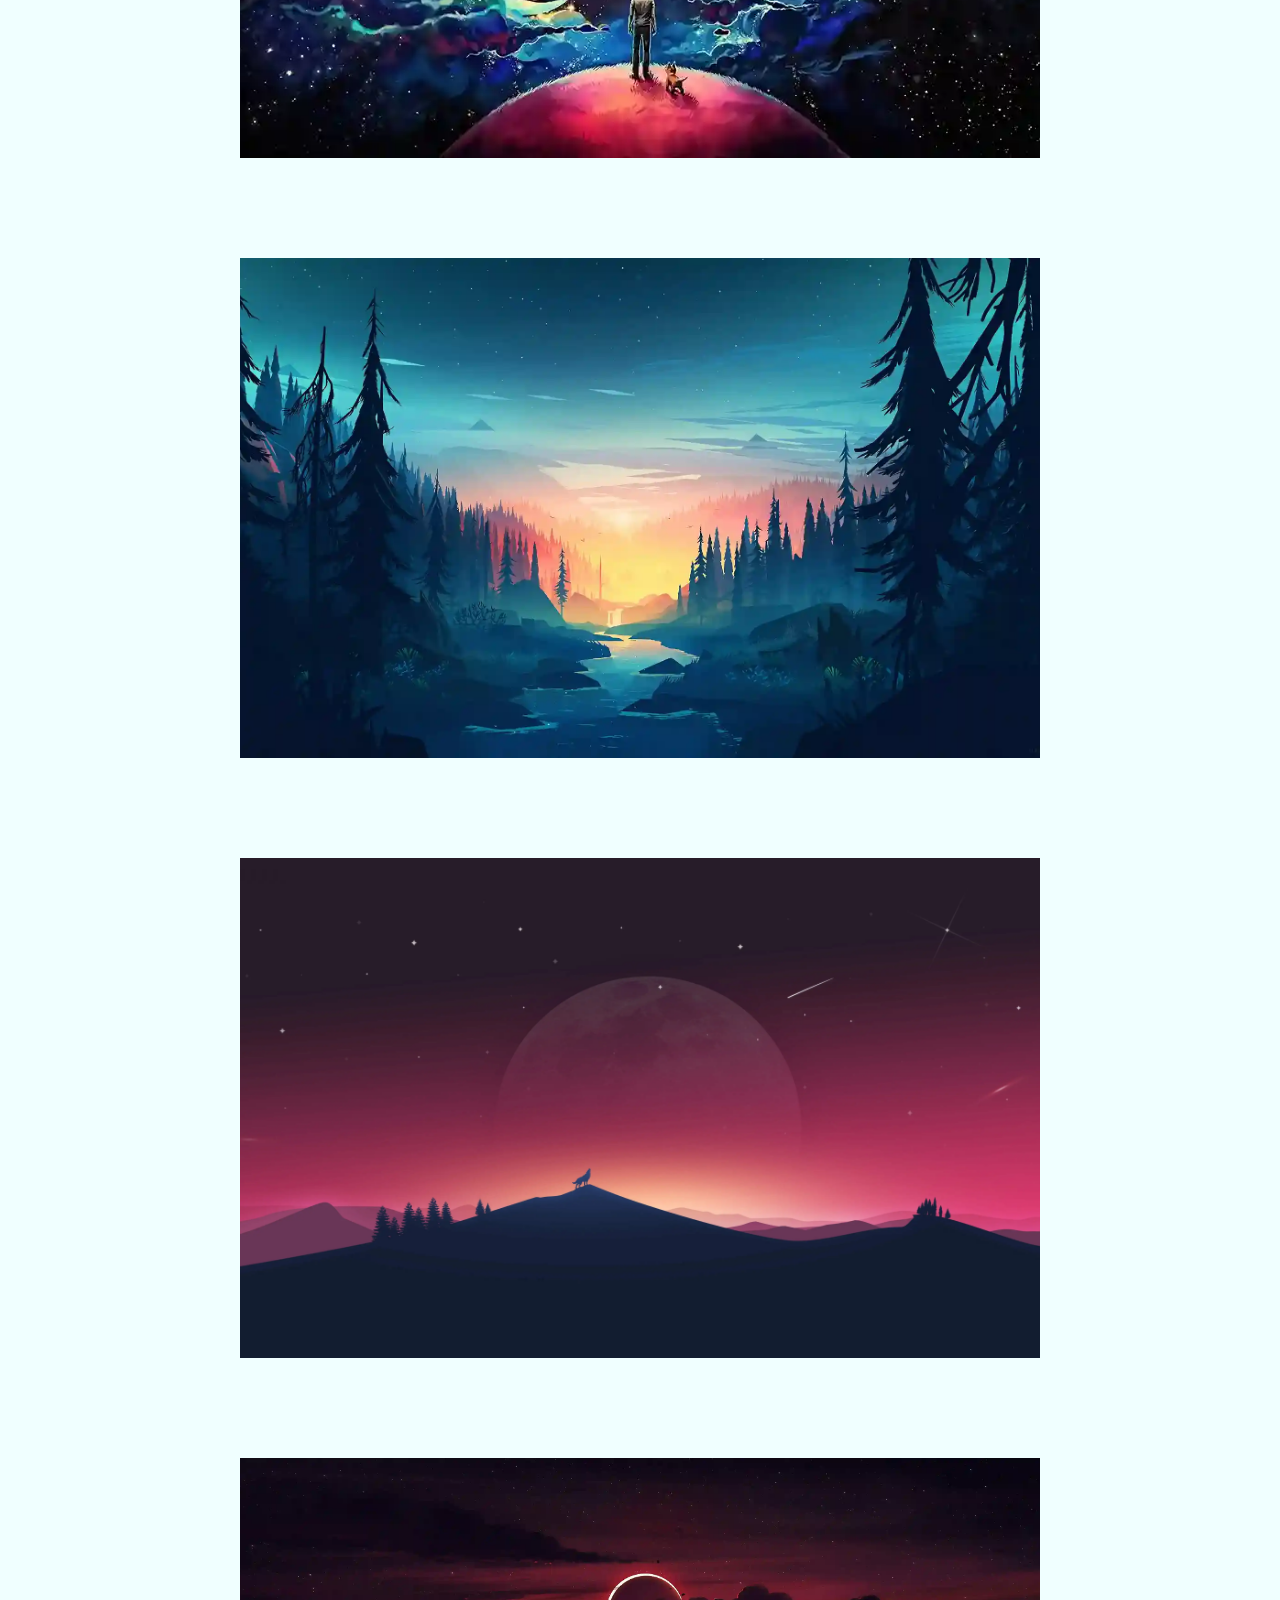
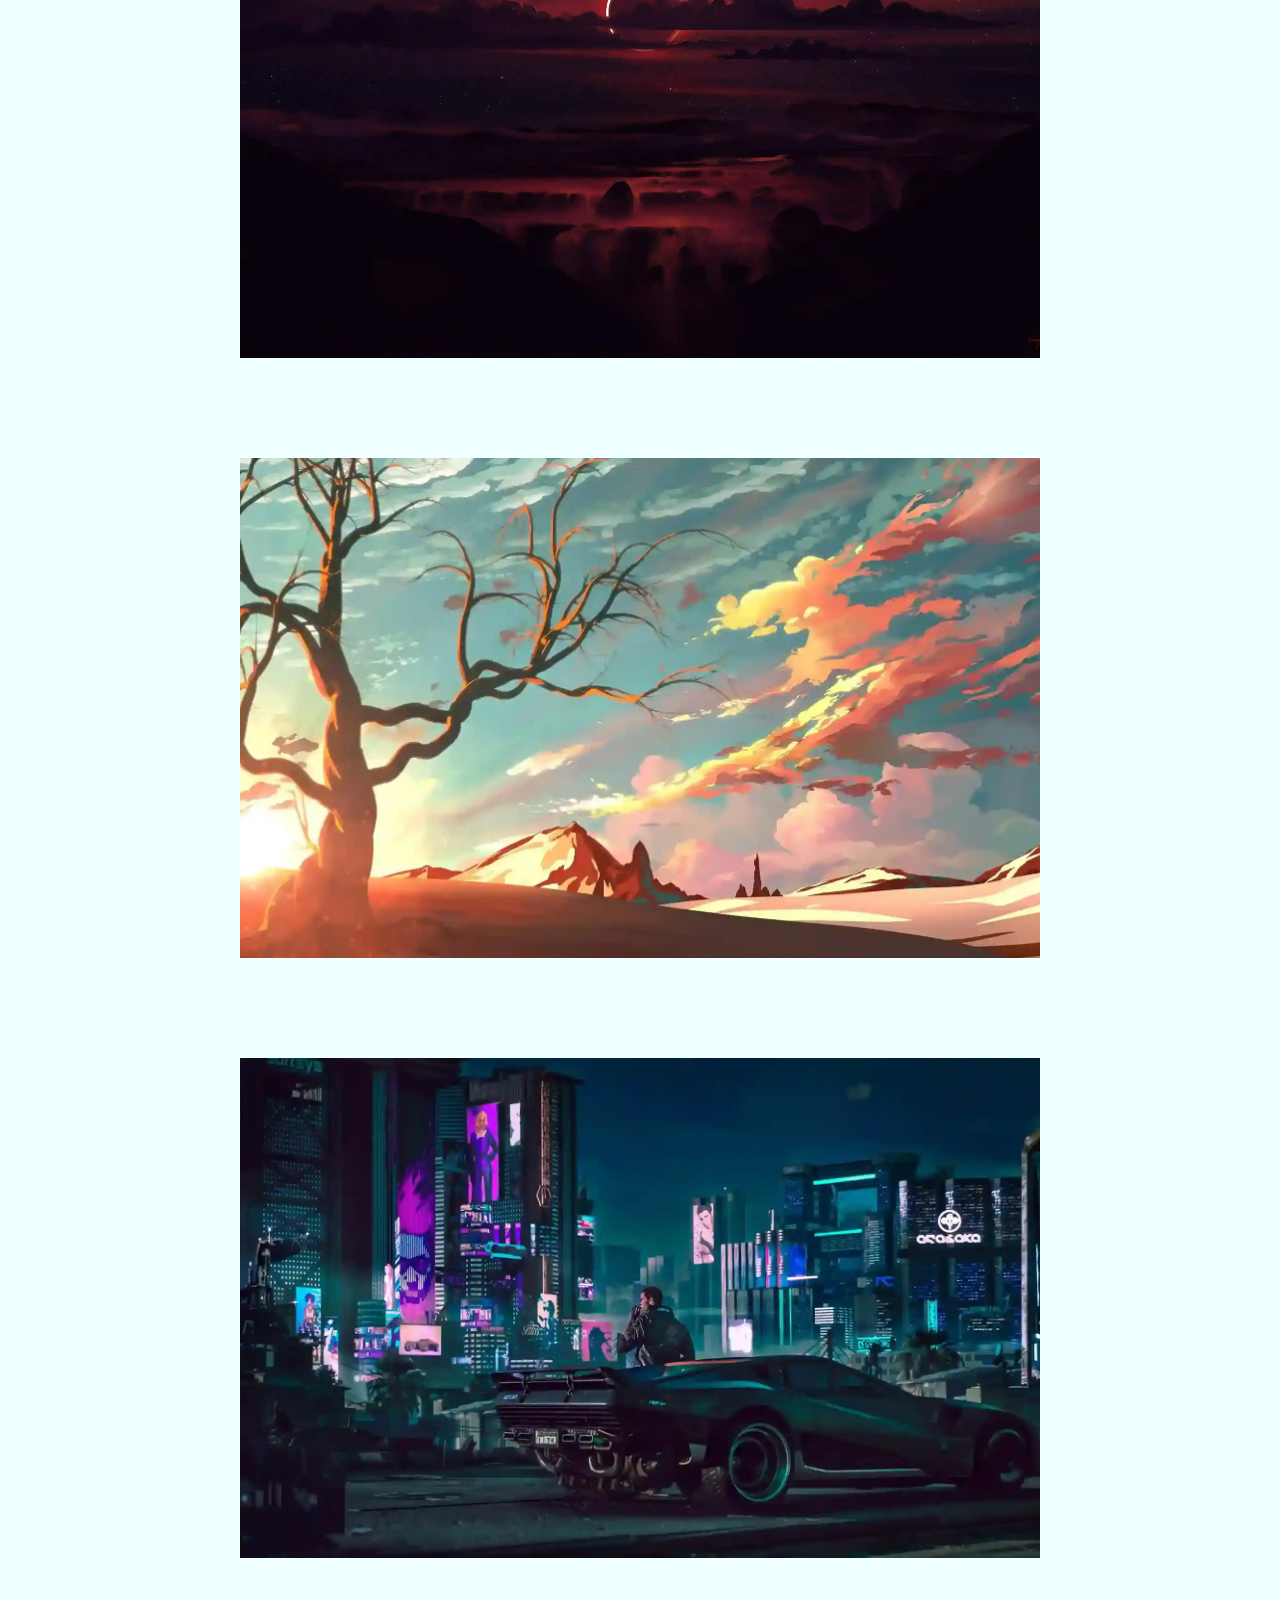
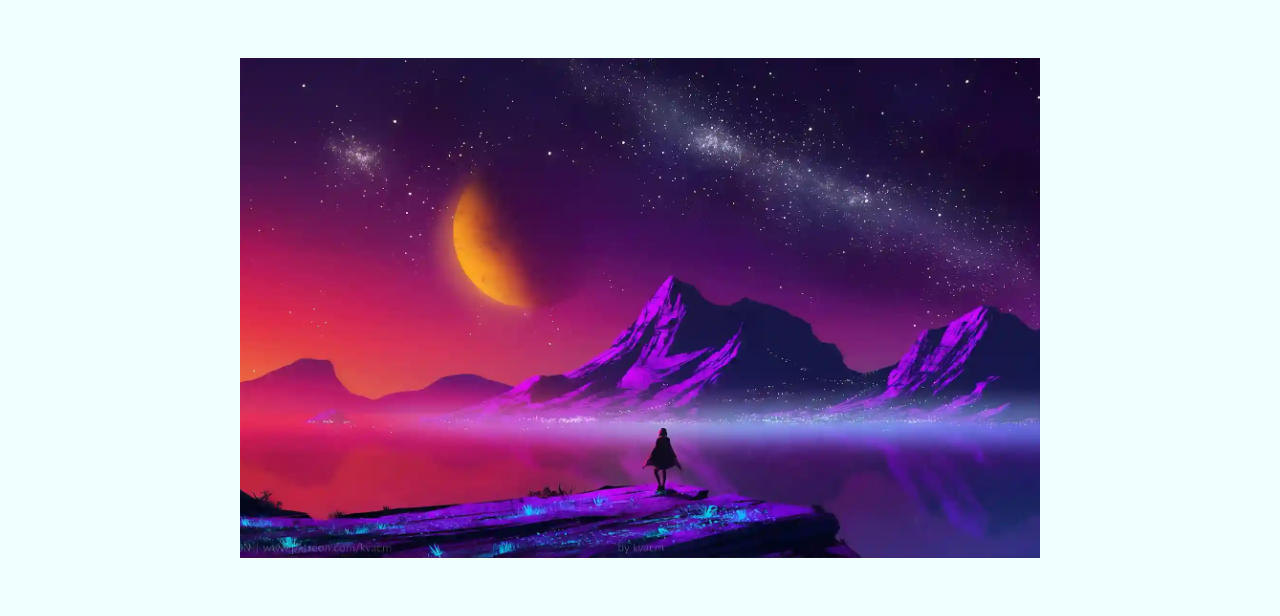
==== commit 5be87a1a: "整體修改" ====
--- a/index.html
+++ b/index.html
@@ -7,88 +7,40 @@
     <title>Image Performance</title>
     <link rel="icon" type="image/x-icon" href="./images/performance.png">
     <meta name="description" content="新北市112學年度技術型高中Pro自主學習成果">
-    <style>
-        body{
-            background-color: azure;
-            display: flex;
-            justify-content: center;
-            align-items: center;
-            flex-flow: column wrap;
-        }
-        img {
-            width: 800px;
-            height: 500px;
-            object-fit: cover;
-        }
-
-        @keyframes loading {
-            from {
-                opacity: 0;
-            }
-
-            to {
-                opacity: 1;
-            }
-        }
-
-        .loading {
-            animation: loading 0.5s linear;
-        }
-        
-        .picture{
-            height: 500px;
-        }
-    </style>
+    <link rel="stylesheet" href="./style.css">
 </head>
 
 <body>
     <section>
         <div class="picture">
-            <img data-src="./images/1.webp" class="img lazy" alt="wallpaper1">
+            <img src="./images/1_s.webp" data-src="./images/1.webp" class="img lazy" alt="wallpaper1">
         </div>
         <div class="picture">
-            <img data-src="./images/2.webp" class="img lazy" alt="wallpaper2">
+            <img src="./images/2_s.webp" data-src="./images/2.webp" class="img lazy" alt="wallpaper2">
         </div>
         <div class="picture">
-            <img data-src="./images/3.webp" class="img lazy" alt="wallpaper3">
+            <img src="./images/3_s.webp" data-src="./images/3.webp" class="img lazy" alt="wallpaper3">
         </div>
         <div class="picture">
-            <img data-src="./images/4.webp" class="img lazy" alt="wallpaper4">
+            <img src="./images/4_s.webp" data-src="./images/4.webp" class="img lazy" alt="wallpaper4">
         </div>
         <div class="picture">
-            <img data-src="./images/5.webp" class="img lazy" alt="wallpaper5">
+            <img src="./images/5_s.webp" data-src="./images/5.webp" class="img lazy" alt="wallpaper5">
         </div>
         <div class="picture">
-            <img data-src="./images/6.webp" class="img lazy" alt="wallpaper6">
+            <img src="./images/6_s.webp" data-src="./images/6.webp" class="img lazy" alt="wallpaper6">
         </div>
         <div class="picture">
-            <img data-src="./images/7.webp" class="img lazy" alt="wallpaper7">
+            <img src="./images/7_s.webp" data-src="./images/7.webp" class="img lazy" alt="wallpaper7">
         </div>
         <div class="picture">
-            <img data-src="./images/8.webp" class="img lazy" alt="wallpaper8">
+            <img src="./images/8_s.webp" data-src="./images/8.webp" class="img lazy" alt="wallpaper8">
         </div>
         <div class="picture">
-            <img data-src="./images/9.webp" class="img lazy" alt="wallpaper9">
+            <img src="./images/9_s.webp" data-src="./images/9.webp" class="img lazy" alt="wallpaper9">
         </div>
     </section>
-
-    <script>
-        function onEnterView(entries, observer) {
-            for (const entry of entries) {
-                if (entry.isIntersecting) {
-                    const img = entry.target;
-                    img.classList.add('loading')
-                    img.setAttribute('src', img.dataset.src);
-                    observer.unobserve(img);
-                }
-            }
-        }
-        const watcher = new IntersectionObserver(onEnterView);
-        const lazyImages = document.querySelectorAll('img.lazy');
-        for (const image of lazyImages) {
-            watcher.observe(image);
-        }
-    </script>
+    <script src="./script.js"></script>
 </body>
 
 </html>--- a/style.css
+++ b/style.css
@@ -0,0 +1,34 @@
+body{
+    background-color: azure;
+    display: flex;
+    justify-content: center;
+    align-items: center;
+    flex-flow: column wrap;
+}
+
+img {
+    width: 800px;
+    height: 500px;
+    object-fit: cover;
+}
+
+@keyframes loading {
+    from {
+        filter: blur(1px);
+    }
+
+    to {
+        filter: blur(0);
+    }
+}
+
+.loading {
+    animation: loading 0.5s linear;
+}
+
+.picture{
+    display: flex;
+    justify-content: center;
+    align-items: center;
+    height: 600px;
+}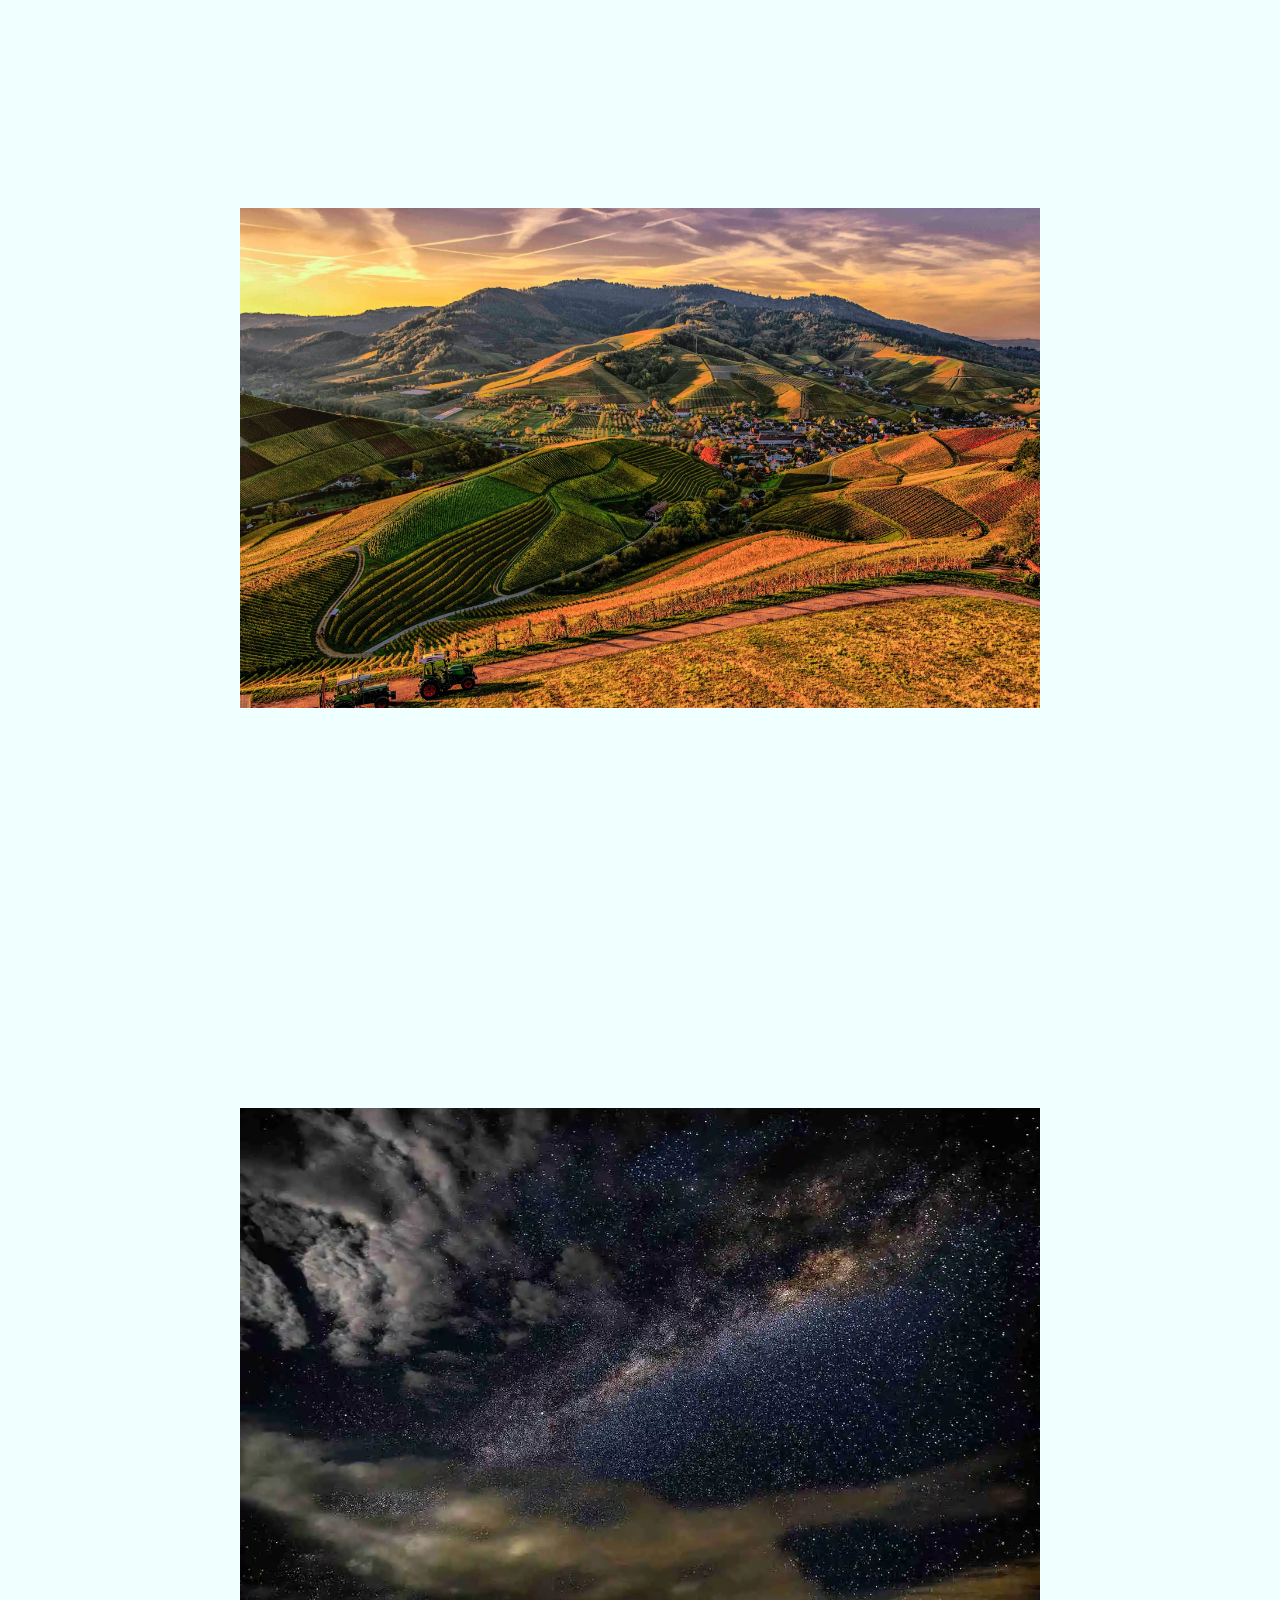
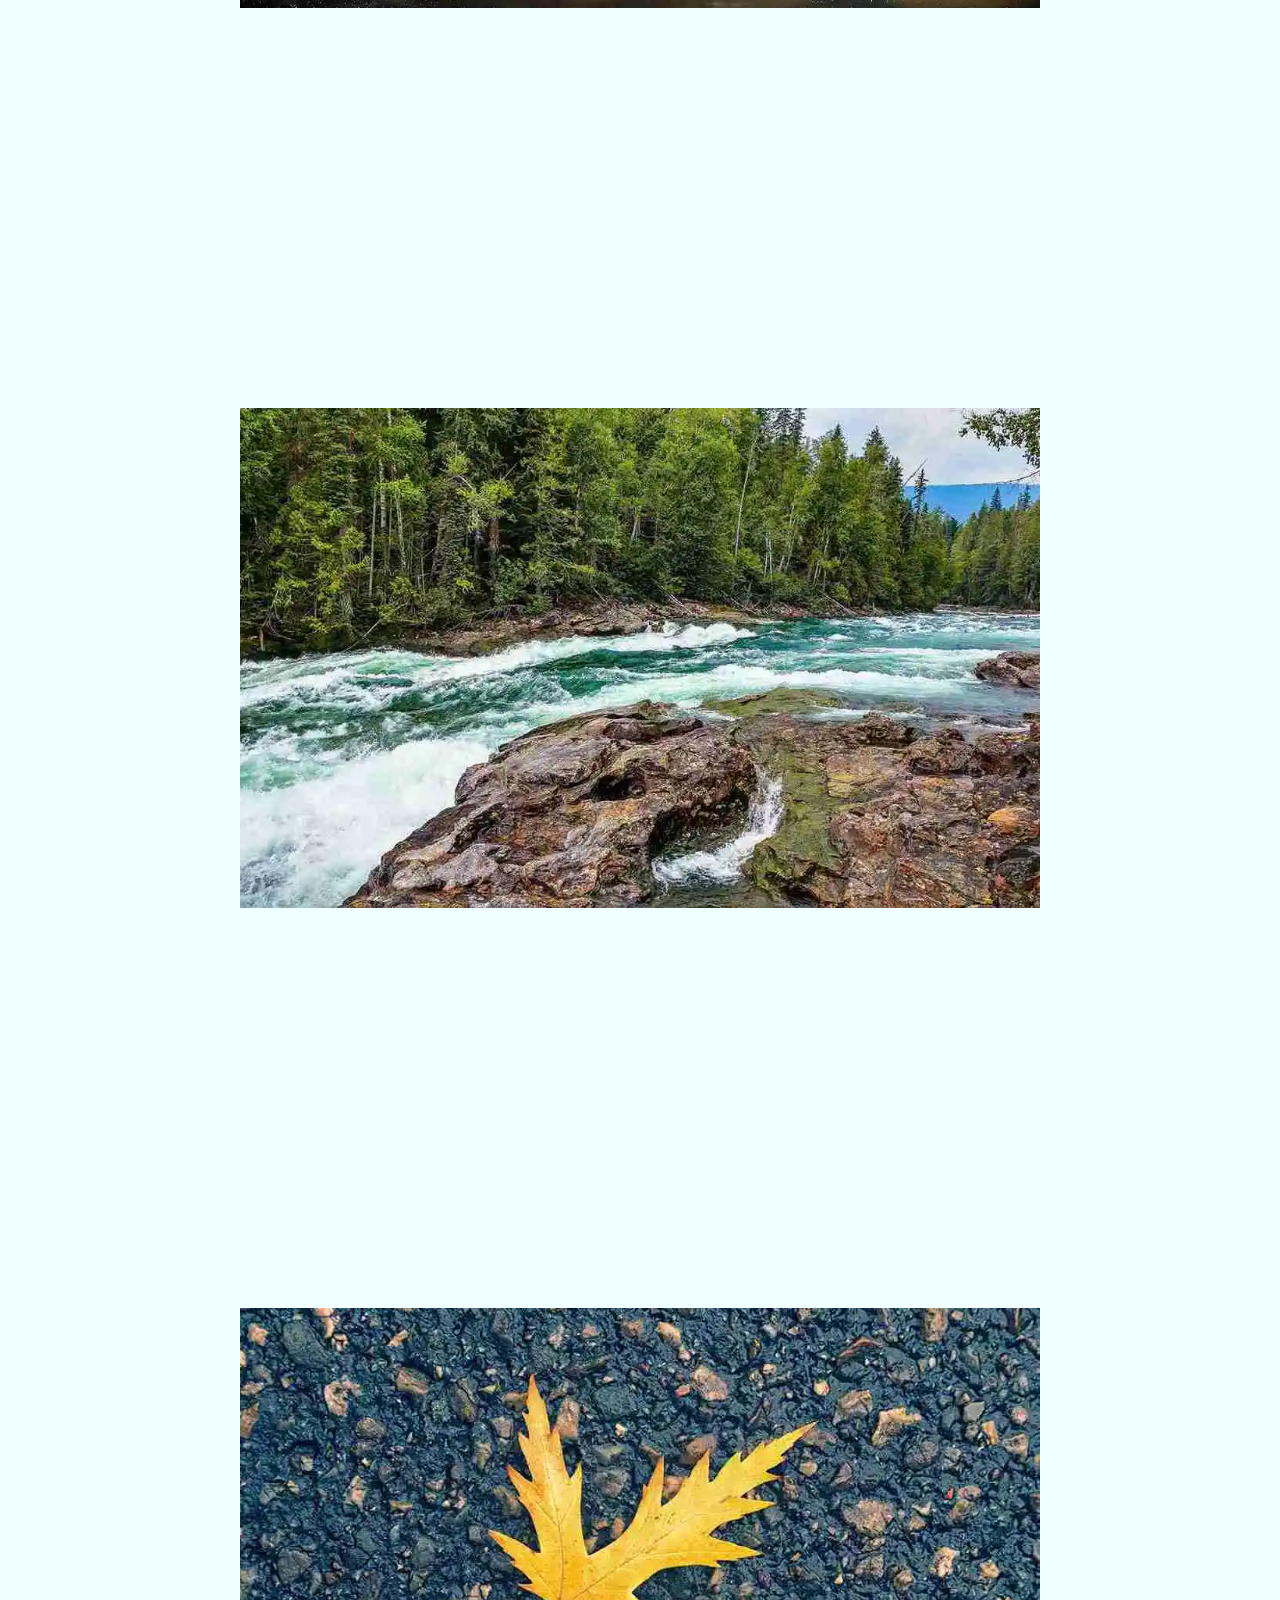
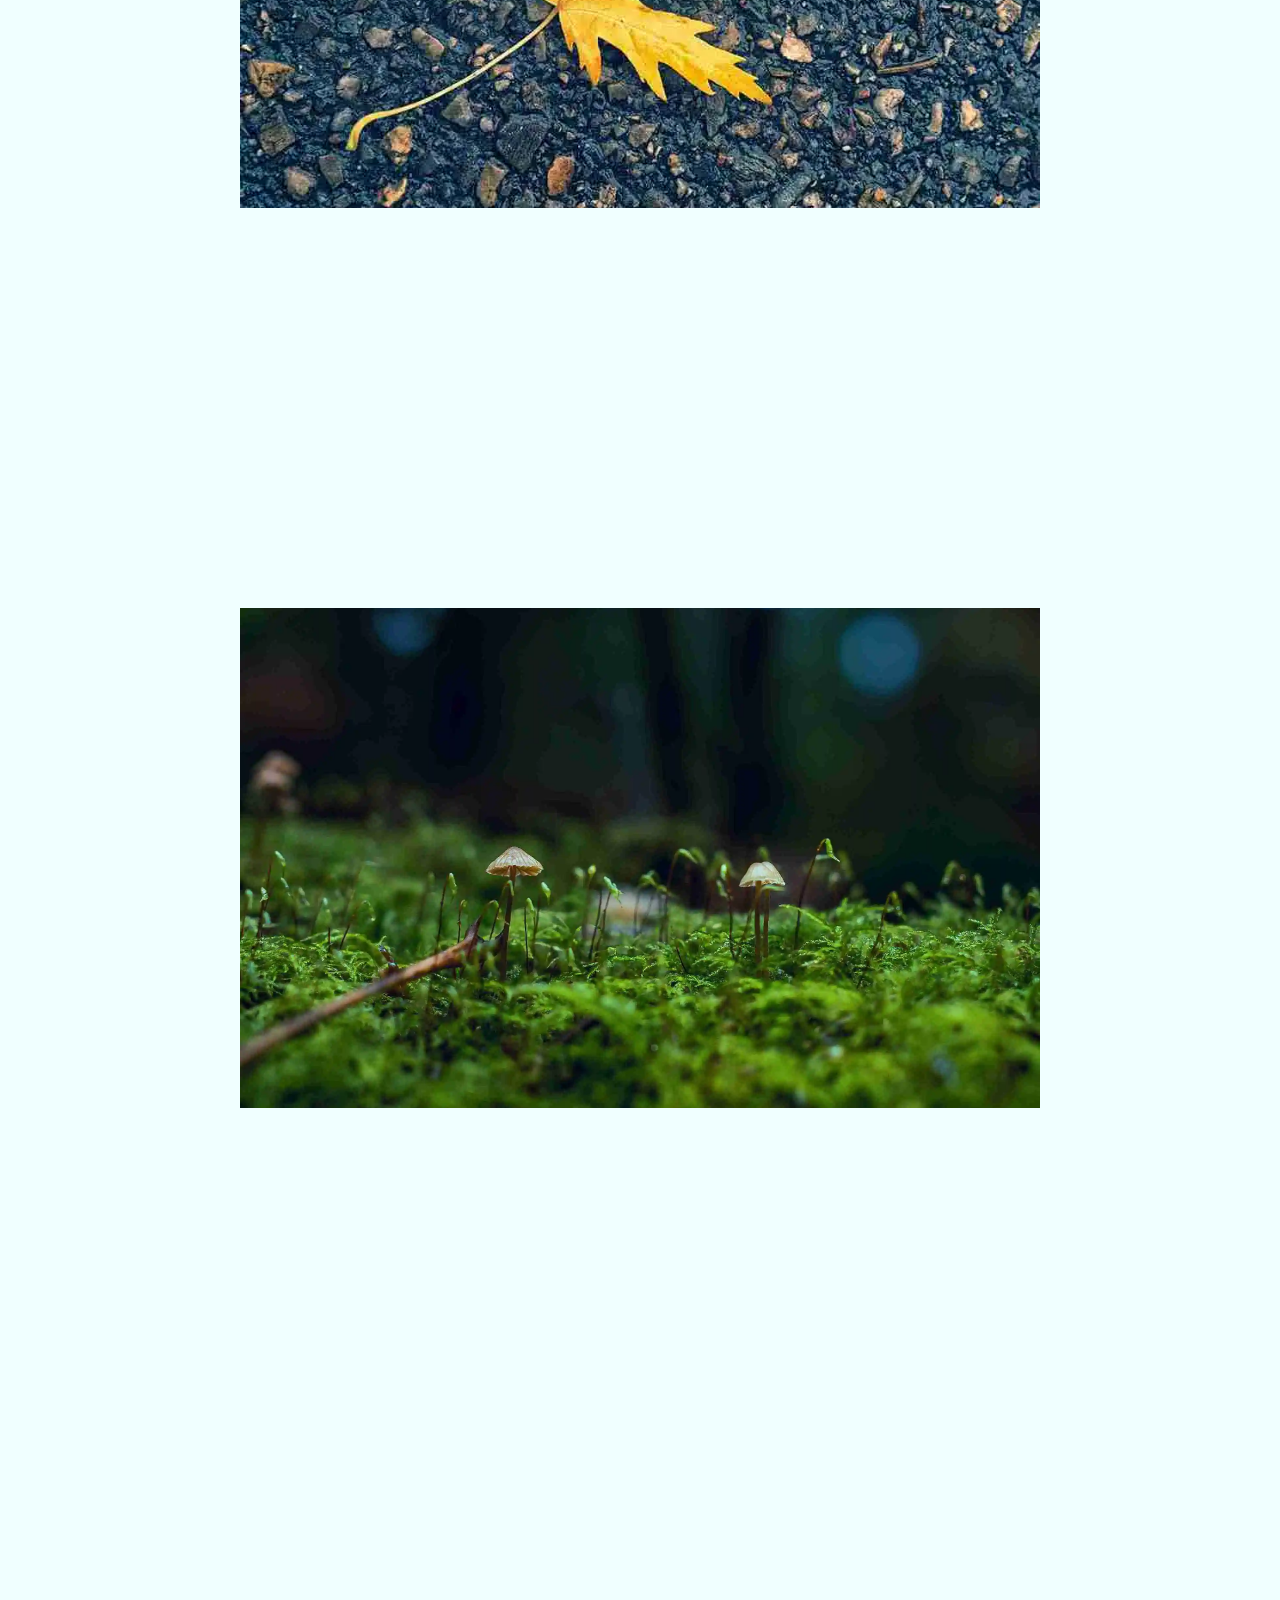
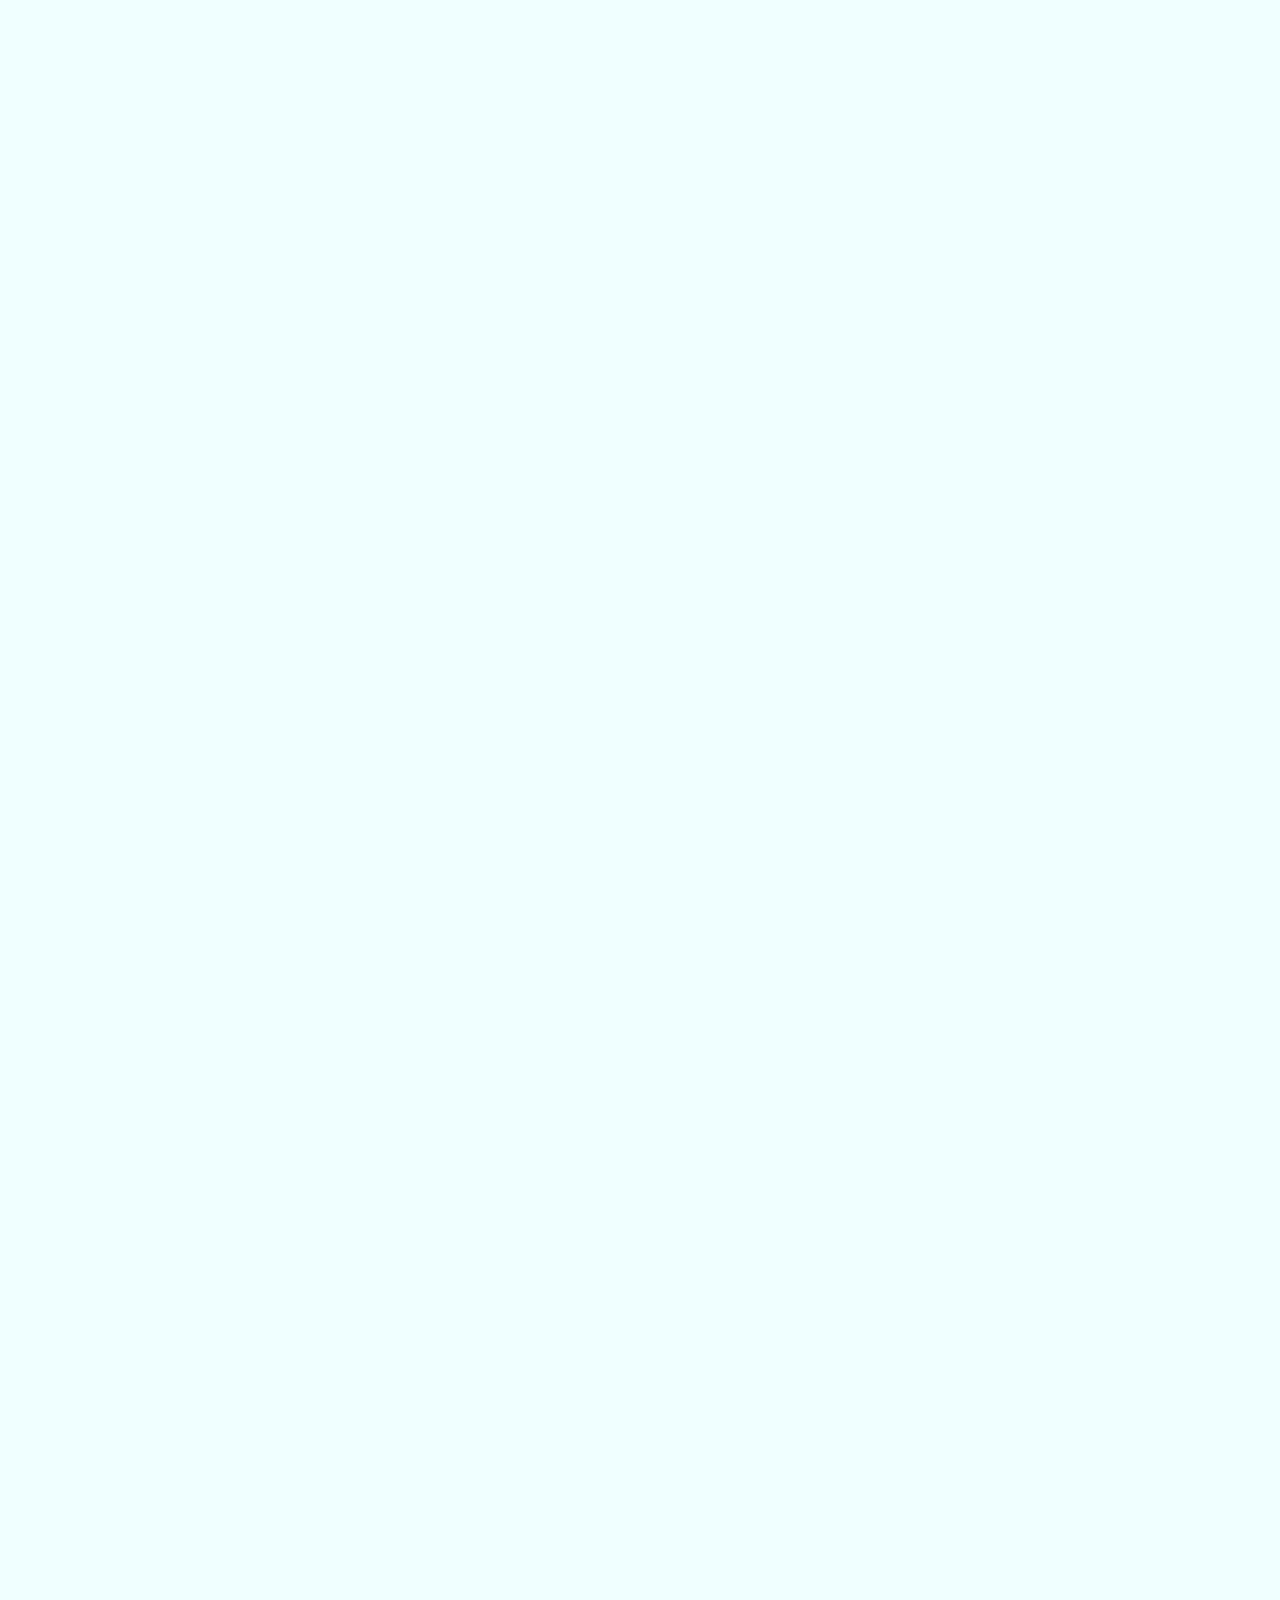
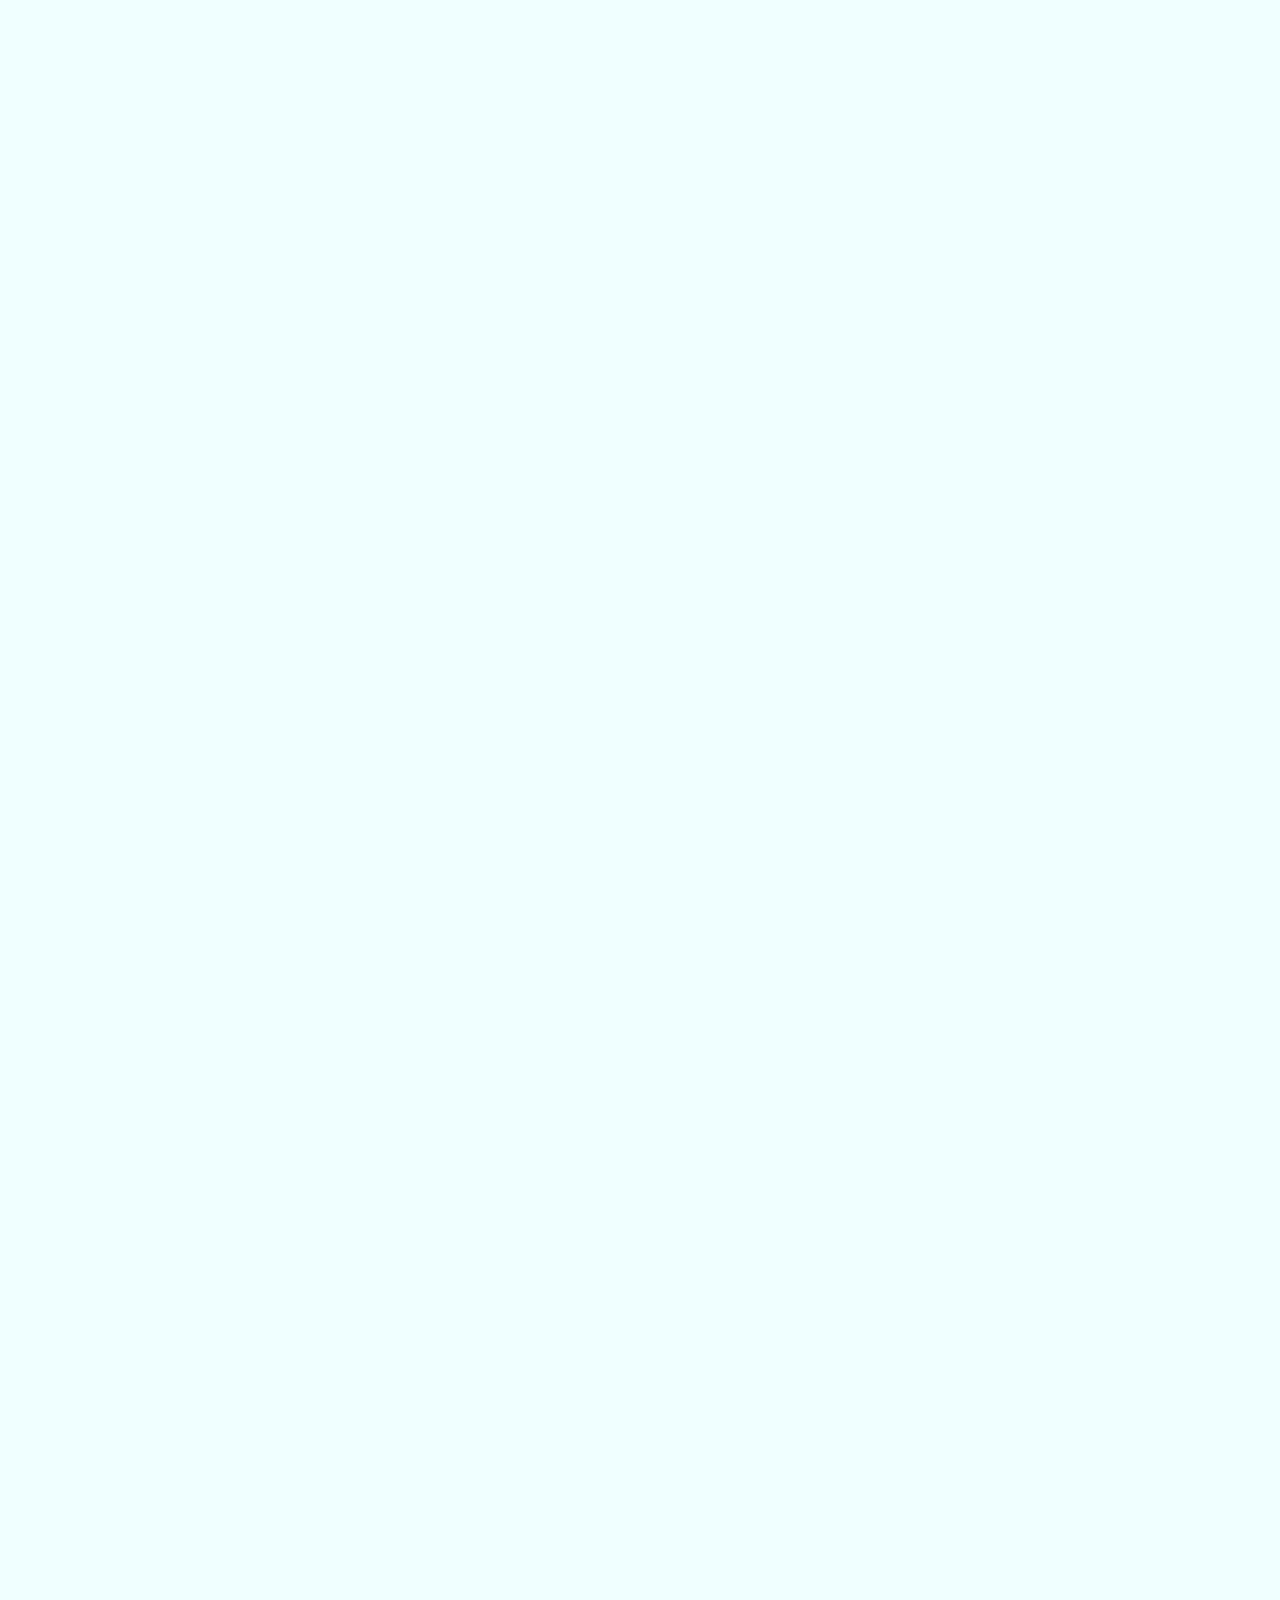
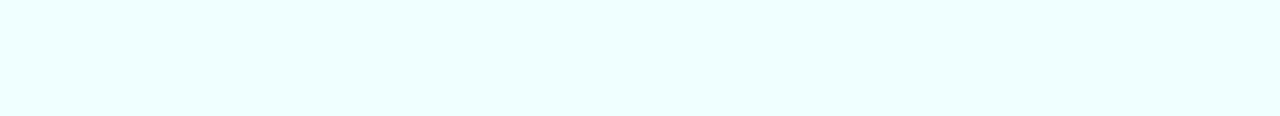
==== commit c0cfedd3: "新增 對照 與 htaccess" ====
--- a/index.html
+++ b/index.html
@@ -12,32 +12,33 @@
 
 <body>
     <section>
+        <!-- data-small:壓縮後的圖片 data-src:高畫質圖片 -->
         <div class="picture">
-            <img src="./images/1_s.webp" data-src="./images/1.webp" class="img lazy" alt="wallpaper1">
+            <img loading="lazy" src="./images/1_s.webp" data-small="./images/1_s.webp" data-src="./images/1.webp" class="img lazy" alt="wallpaper1">
         </div>
         <div class="picture">
-            <img src="./images/2_s.webp" data-src="./images/2.webp" class="img lazy" alt="wallpaper2">
+            <img loading="lazy" src="./images/2_s.webp" data-small="./images/2_s.webp" data-src="./images/2.webp" class="img lazy" alt="wallpaper2">
         </div>
         <div class="picture">
-            <img src="./images/3_s.webp" data-src="./images/3.webp" class="img lazy" alt="wallpaper3">
+            <img loading="lazy" src="./images/3_s.webp" data-small="./images/3_s.webp" data-src="./images/3.webp" class="img lazy" alt="wallpaper3">
         </div>
         <div class="picture">
-            <img src="./images/4_s.webp" data-src="./images/4.webp" class="img lazy" alt="wallpaper4">
+            <img loading="lazy" src="./images/4_s.webp" data-small="./images/4_s.webp" data-src="./images/4.webp" class="img lazy" alt="wallpaper4">
         </div>
         <div class="picture">
-            <img src="./images/5_s.webp" data-src="./images/5.webp" class="img lazy" alt="wallpaper5">
+            <img loading="lazy" src="./images/5_s.webp" data-small="./images/5_s.webp" data-src="./images/5.webp" class="img lazy" alt="wallpaper5">
         </div>
         <div class="picture">
-            <img src="./images/6_s.webp" data-src="./images/6.webp" class="img lazy" alt="wallpaper6">
+            <img loading="lazy" src="./images/6_s.webp" data-small="./images/6_s.webp" data-src="./images/6.webp" class="img lazy" alt="wallpaper6">
         </div>
         <div class="picture">
-            <img src="./images/7_s.webp" data-src="./images/7.webp" class="img lazy" alt="wallpaper7">
+            <img loading="lazy" src="./images/7_s.webp" data-small="./images/7_s.webp" data-src="./images/7.webp" class="img lazy" alt="wallpaper7">
         </div>
         <div class="picture">
-            <img src="./images/8_s.webp" data-src="./images/8.webp" class="img lazy" alt="wallpaper8">
+            <img loading="lazy" src="./images/8_s.webp" data-small="./images/8_s.webp" data-src="./images/8.webp" class="img lazy" alt="wallpaper8">
         </div>
         <div class="picture">
-            <img src="./images/9_s.webp" data-src="./images/9.webp" class="img lazy" alt="wallpaper9">
+            <img loading="lazy" src="./images/9_s.webp" data-small="./images/9_s.webp" data-src="./images/9.webp" class="img lazy" alt="wallpaper9">
         </div>
     </section>
     <script src="./script.js"></script>
--- a/style.css
+++ b/style.css
@@ -1,3 +1,7 @@
+*{
+    font-display: optional;
+}
+
 body{
     background-color: azure;
     display: flex;
@@ -15,10 +19,12 @@
 @keyframes loading {
     from {
         filter: blur(1px);
+        opacity: 0;
     }
 
     to {
         filter: blur(0);
+        opacity: 0;
     }
 }
 
@@ -30,5 +36,5 @@
     display: flex;
     justify-content: center;
     align-items: center;
-    height: 600px;
+    height: 100vh;
 }